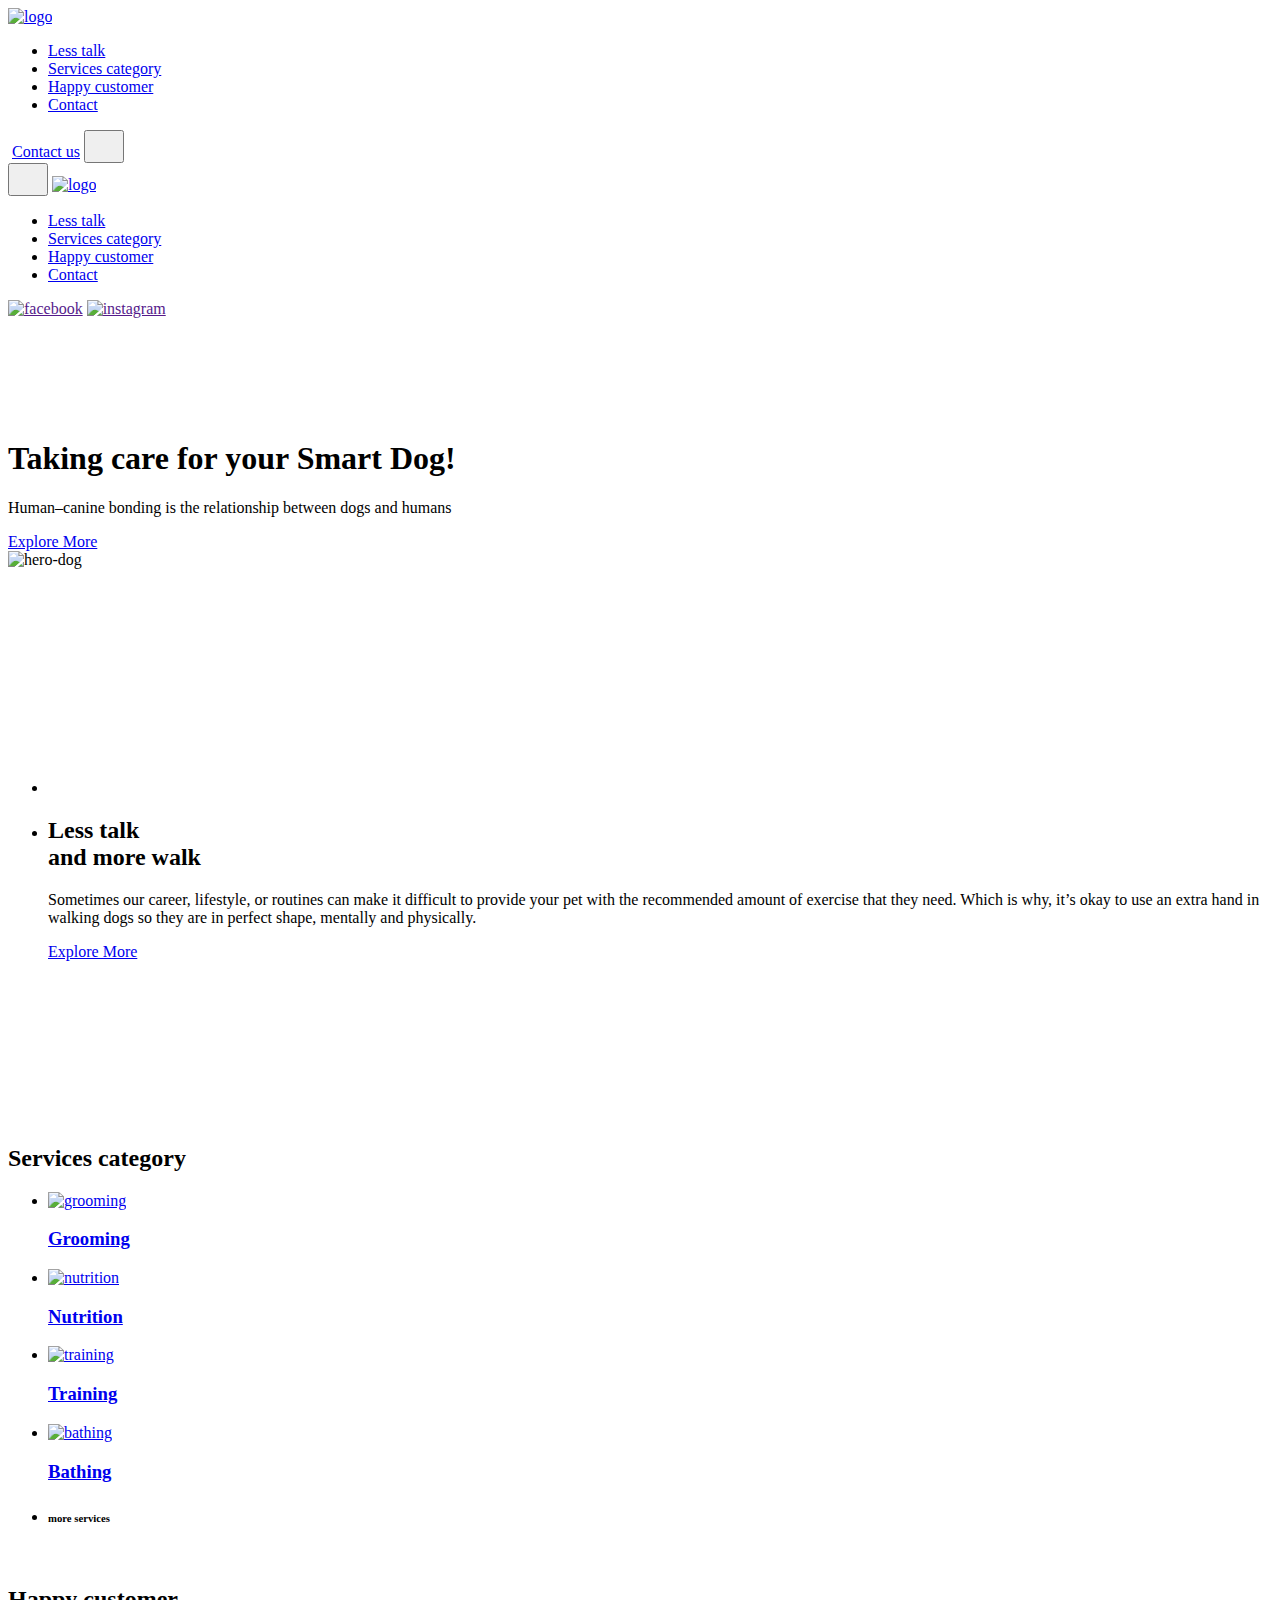
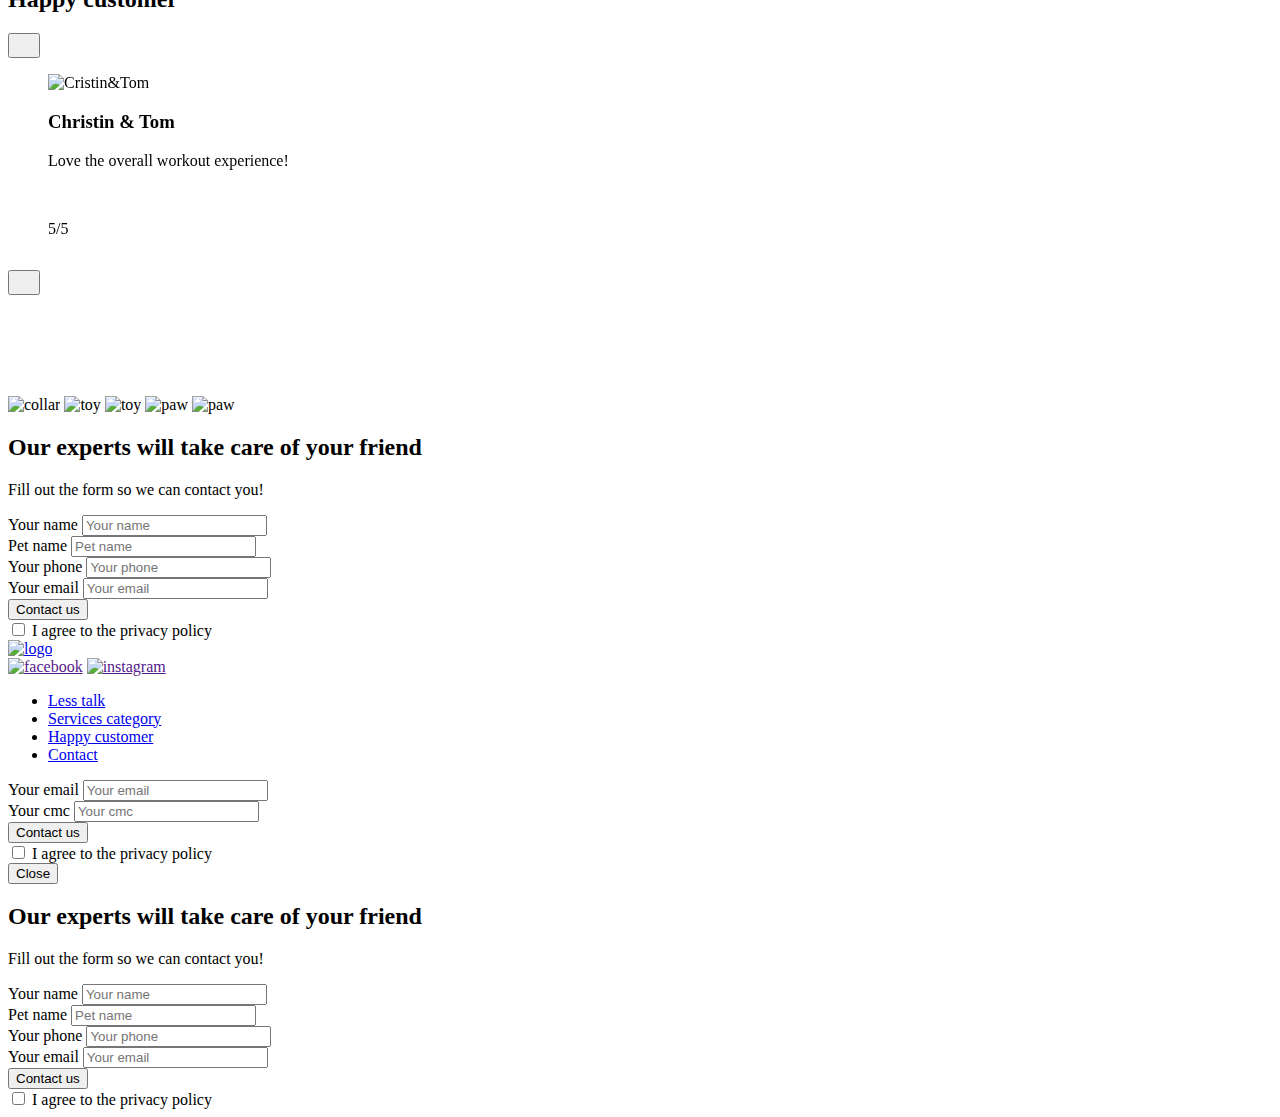
==== index.html @ 2988b9b8 "Add files via upload" ====
<!DOCTYPE html>
<html lang="en">
  <head>
    <meta charset="UTF-8" />
    <meta name="viewport" content="width=device-width, initial-scale=1.0" />
    <link rel="stylesheet" href="./css/styles.min.css" />
    <title>Dog Club</title>
    <!-- ------------------------slider link -------------------- -->
    <link
      rel="stylesheet"
      href="https://cdn.jsdelivr.net/npm/swiper@9/swiper-bundle.min.css"
    />
  </head>
  <body>
    <!-- ========================================================== -->
    <header class="header">
      <div class="wrapper">
        <div clas=" wrapper-absolute">
          <div class="header__wrapper">
            <nav class="header__nav">
              <a href="/"
                ><img class="logo" src="../images/logo.svg" alt="logo"
              /></a>
              <ul class="header__list">
                <li>
                  <a class="text-link" href="#less-talk">Less talk</a>
                </li>
                <li>
                  <a class="text-link active" href="#service-category"
                    >Services category</a
                  >
                </li>
                <li>
                  <a class="text-link" href="#happy-customer">Happy customer</a>
                </li>
                <li><a class="text-link" href="#contact">Contact</a></li>
              </ul>
              <div class="header__cart-button">
                <a href=""><img class="header__cart" src="../images/cart.svg" alt="" /></a>
                <a class=" header__button button modal-btn-open" type="submit" href="#">Contact us</a>
                <button class="header__burger menu-btn-open" type="button">
                  <svg class="burger-menu" width="24" height="24">
                            <use
                              href="./images/sprite.svg#icon-burger-menu"
                            ></use>
                          </svg>
                </button>
                <!-- mobile menu -->
                 <div class="mobile-menu">
                  <button class="mobile-menu__btn-close menu-btn-close" type="button">
                    <svg class="close-menu" width="24" height="24">
                            <use
                              href="./images/sprite.svg#icon-close-menu"
                            ></use>
                          </svg></button>

                          <a href="/"
                ><img class="mobile-menu__logo" src="../images/logo.svg" alt="logo"
              /></a>

                <ul class=" mobile-menu__list">
                <li>
                  <a class="text-link-mobile" href="#less-talk">Less talk</a>
                </li>
                <li>
                  <a class="text-link-mobile active" href="#service-category"
                    >Services category</a
                  >
                </li>
                <li>
                  <a class="text-link-mobile" href="#happy-customer">Happy customer</a>
                </li>
                <li><a class="text-link-mobile" href="#contact">Contact</a></li>
              </ul>
              <div class="mobile-menu__social">
              <a href=""><img src="../images/facebook.png" alt="facebook" /></a>
              <a href=""
                ><img src="../images/instagram.png" alt="instagram"
              /></a>
            </div>
                </div>

              </div>
            </nav>
          </div>
        </div>
      </div>
    </header>
    <!-- ========================================================== -->
    <section class="hero-section">
      <div class="wrapper">
        <div class="hero-section__wrapper">
          <!-- dogs -->
          <img class="dog-1" src="../images/dog-1.png" alt="" />
          <img class="dog-2" src="../images/dog-2.png" alt="" />
          <img class="dog-3" src="../images/dog-3.png" alt="" />
          <!-- paws -->
          <svg class="paw-1" width="42" height="42">
            <use href="./images/sprite.svg#icon-paw"></use>
          </svg>
          <svg class="paw-2" width="42" height="42">
            <use href="./images/sprite.svg#icon-paw"></use>
          </svg>
          <svg class="paw-3" width="42" height="42">
            <use href="./images/sprite.svg#icon-paw"></use>
          </svg>
          <svg class="paw-4" width="97" height="97">
            <use href="./images/sprite.svg#icon-paw"></use>
          </svg>
          <svg class="paw-5" width="97" height="97">
            <use href="./images/sprite.svg#icon-paw"></use>
          </svg>
          <svg class="paw-6" width="97" height="97">
            <use href="./images/sprite.svg#icon-paw"></use>
          </svg>
          <!-- arrow -->
          <svg class="arrow" width="64" height="48">
            <use href="./images/sprite.svg#icon-arrow"></use>
          </svg>

          <div class="hero-section__content">
            <h1 class="text-h1">Taking care for your Smart Dog!</h1>
            <div class="hero-section__text-button">
              <p class="text-p">
                Human–canine bonding is the relationship between dogs and humans
              </p>
              <a class="button button-content" type="submit" href="#"
                >Explore More</a
              >
            </div>
          </div>
          <div class="hero-section__img">
            <div class="hero-section__image">
              <img src="../images/hero-dog@1x.png" alt="hero-dog" />
            </div>
          </div>
        </div>
      </div>
    </section>
    <!-- ========================================================== -->
    <section class="needs-section" id="less-talk">
      <div class="wrapper">
        <div class="needs-section__wrapper">
          <ul class="needs-section__list">
            <li class="needs-section__item">
              <div class="needs-section__img">
                <svg class="video" width="161" height="123">
                  <use href="../images/sprite.svg#icon-video"></use>
                </svg>

                <!-- paws -->
                <svg class="paw-7" width="42" height="42">
                  <use href="./images/sprite.svg#icon-paw"></use>
                </svg>
                <svg class="paw-8" width="42" height="42">
                  <use href="./images/sprite.svg#icon-paw"></use>
                </svg>
                <svg class="paw-9" width="42" height="42">
                  <use href="./images/sprite.svg#icon-paw"></use>
                </svg>
                <svg class="paw-10" width="208" height="208">
                  <use href="./images/sprite.svg#icon-paw"></use>
                </svg>
                <svg class="paw-11" width="97" height="97">
                  <use href="./images/sprite.svg#icon-paw"></use>
                </svg>
                <svg class="paw-12" width="97" height="97">
                  <use href="./images/sprite.svg#icon-paw"></use>
                </svg>
                <!-- ---- -->
                <svg class="food" width="72" height="48">
                  <use href="../images/sprite.svg#icon-food-icon"></use>
                </svg>
              </div>
            </li>
            <li class="needs-section__item">
              <div class="needs-section__content">
                <div class="needs-section__title">
                  <h2 class="text-h2">
                    Less talk <br />
                    and more walk
                  </h2>
                </div>
                <div class="needs-section__text-button">
                  <p class="text-p">
                    Sometimes our career, lifestyle, or routines can make it
                    difficult to provide your pet with the recommended amount of
                    exercise that they need. Which is why, it’s okay to use an
                    extra hand in walking dogs so they are in perfect shape,
                    mentally and physically.
                  </p>
                  <a class="button button-content" type="submit" href="#"
                    >Explore More</a
                  >
                </div>
              </div>
            </li>
          </ul>
        </div>
      </div>
    </section>
    <!-- ========================================================== -->
    <section class="service-section" id="service-category">
      <div class="wrapper">
        <div class="service-section__wrapper">
          <svg class="arrow-1" width="192" height="144">
            <use href="./images/sprite.svg#icon-arrow"></use>
          </svg>

          <div>
            <h2 class="text-h2 centered">Services category</h2>
          </div>
          <ul class="service-section__list">
            <li class="service-section__item">
              <div class="service-section__block">
               <a href="#"> <img src="../images/grooming.svg" alt="grooming" /></a>
                <a href="#"><h3 class="text-category">Grooming</h3></a>
              </div>
            </li>
            <li class="service-section__item">
              <div class="service-section__block">
               <a href="nutrition.html"> <img src="../images/nutrition.svg" alt="nutrition" /></a>
                <a href="nutrition.html"><h3 class="text-category">Nutrition</h3></a>
              </div>
            </li>

            <li class="service-section__item">
              <div class="service-section__block">
                <a href="#"><img src="../images/training.svg" alt="training" /></a>
                <a href="#"><h3 class="text-category">Training</h3></a>
              </div>
            </li>
            <li class="service-section__item">
              <div class="service-section__block">
                <a href="#"><img src="../images/bathing.svg" alt="bathing" /></a>
                <a href="#"><h3 class="text-category">Bathing</h3></a>
              </div>
            </li>

            <li class="service-section__item">
              <div class="service-section__block more">
                <h6 class="text-h6">more services</h6>
                <img src="../images/Arrow 1.svg" alt="" />
              </div>
            </li>
          </ul>
        </div>
      </div>
    </section>
    <!-- ========================================================== -->
    <section class="customer-section" id="happy-customer">
      <div class="customer-section__wrapper">
        <div class="wrapper">
          <h2 class="text-h2 centered customer-section__title">
            Happy customer
          </h2>
          <!-- для карусели добавить классы:  swiper-slide, swiper-wrapper, swiper-container -->
          <div class="carousel__slider">
            <button
              class="customer-section__button carousel-button prev"
              type="button"
            >
              <svg width="16" height="16">
                <use href="../images/sprite.svg#icon-arrow-slider"></use>
              </svg>
            </button>

            <div class="carousel__container swiper-container carousel">
              <ul class="carousel__list swiper-wrapper">
                <li class="carousel__item swiper-slide">
                  <article class="carousel__card">
                    <img
                      class="carousel__img"
                      src="../images/customers/christin-tom.jpg"
                      alt="Cristin&Tom"
                    />
                    <div class="carousel__info">
                      <div class="carousel__info-block">
                        <h3 class="text-h3 centered">Christin & Tom</h3>
                        <p class="text-p--card centered">
                          Love the overall workout experience!
                        </p>
                      </div>

                      <div class="carousel__ball">
                        <div class="carousel__ball-block">
                          <svg class="bone-ball" width="32" height="14">
                            <use
                              href="./images/sprite.svg#icon-bone-ball"
                            ></use>
                          </svg>

                          <svg class="bone-ball" width="32" height="14">
                            <use
                              href="./images/sprite.svg#icon-bone-ball"
                            ></use>
                          </svg>

                          <svg class="bone-ball" width="32" height="14">
                            <use
                              href="./images/sprite.svg#icon-bone-ball"
                            ></use>
                          </svg>

                          <svg class="bone-ball" width="32" height="14">
                            <use
                              href="./images/sprite.svg#icon-bone-ball"
                            ></use>
                          </svg>

                          <svg class="bone-ball" width="32" height="14">
                            <use
                              href="./images/sprite.svg#icon-bone-ball"
                            ></use>
                          </svg>
                        </div>
                        <p class="text-count">5/5</p>
                      </div>
                    </div>
                  </article>
                </li>

                <li class="carousel__item swiper-slide">
                  <article class="carousel__card">
                    <img
                      class="carousel__img"
                      src="../images/customers/anna-tobby.jpg"
                      alt="Cristin&Tom"
                    />
                    <div class="carousel__info">
                      <div class="carousel__info-block">
                        <h3 class="text-h3 centered">Christin & Tom</h3>
                        <p class="text-p--card centered">
                          Love the overall workout experience!
                        </p>
                      </div>

                      <div class="carousel__ball">
                        <div class="carousel__ball-block">
                          <svg class="bone-ball" width="32" height="14">
                            <use
                              href="./images/sprite.svg#icon-bone-ball"
                            ></use>
                          </svg>

                          <svg class="bone-ball" width="32" height="14">
                            <use
                              href="./images/sprite.svg#icon-bone-ball"
                            ></use>
                          </svg>

                          <svg class="bone-ball" width="32" height="14">
                            <use
                              href="./images/sprite.svg#icon-bone-ball"
                            ></use>
                          </svg>

                          <svg class="bone-ball" width="32" height="14">
                            <use
                              href="./images/sprite.svg#icon-bone-ball"
                            ></use>
                          </svg>

                          <svg class="bone-ball" width="32" height="14">
                            <use
                              href="./images/sprite.svg#icon-bone-ball"
                            ></use>
                          </svg>
                        </div>
                        <p class="text-count">5/5</p>
                      </div>
                    </div>
                  </article>
                </li>

                <li class="carousel__item swiper-slide">
                  <article class="carousel__card">
                    <img
                      class="carousel__img"
                      src="../images/customers/sindy-kitch.jpg"
                      alt="Cristin&Tom"
                    />
                    <div class="carousel__info">
                      <div class="carousel__info-block">
                        <h3 class="text-h3 centered">Christin & Tom</h3>
                        <p class="text-p--card centered">
                          Love the overall workout experience!
                        </p>
                      </div>

                      <div class="carousel__ball">
                        <div class="carousel__ball-block">
                          <svg class="bone-ball" width="32" height="14">
                            <use
                              href="./images/sprite.svg#icon-bone-ball"
                            ></use>
                          </svg>

                          <svg class="bone-ball" width="32" height="14">
                            <use
                              href="./images/sprite.svg#icon-bone-ball"
                            ></use>
                          </svg>

                          <svg class="bone-ball" width="32" height="14">
                            <use
                              href="./images/sprite.svg#icon-bone-ball"
                            ></use>
                          </svg>

                          <svg class="bone-ball" width="32" height="14">
                            <use
                              href="./images/sprite.svg#icon-bone-ball"
                            ></use>
                          </svg>

                          <svg class="bone-ball" width="32" height="14">
                            <use
                              href="./images/sprite.svg#icon-bone-ball"
                            ></use>
                          </svg>
                        </div>
                        <p class="text-count">5/5</p>
                      </div>
                    </div>
                  </article>
                </li>

                <li class="carousel__item swiper-slide">
                  <article class="carousel__card">
                    <img
                      class="carousel__img"
                      src="../images/customers/christin-tom.jpg"
                      alt="Cristin&Tom"
                    />
                    <div class="carousel__info">
                      <div class="carousel__info-block">
                        <h3 class="text-h3 centered">Christin & Tom</h3>
                        <p class="text-p--card centered">
                          Love the overall workout experience!
                        </p>
                      </div>

                      <div class="carousel__ball">
                        <div class="carousel__ball-block">
                          <svg class="bone-ball" width="32" height="14">
                            <use
                              href="./images/sprite.svg#icon-bone-ball"
                            ></use>
                          </svg>

                          <svg class="bone-ball" width="32" height="14">
                            <use
                              href="./images/sprite.svg#icon-bone-ball"
                            ></use>
                          </svg>

                          <svg class="bone-ball" width="32" height="14">
                            <use
                              href="./images/sprite.svg#icon-bone-ball"
                            ></use>
                          </svg>

                          <svg class="bone-ball" width="32" height="14">
                            <use
                              href="./images/sprite.svg#icon-bone-ball"
                            ></use>
                          </svg>

                          <svg class="bone-ball" width="32" height="14">
                            <use
                              href="./images/sprite.svg#icon-bone-ball"
                            ></use>
                          </svg>
                        </div>
                        <p class="text-count">5/5</p>
                      </div>
                    </div>
                  </article>
                </li>

                <li class="carousel__item swiper-slide">
                  <article class="carousel__card">
                    <img
                      class="carousel__img"
                      src="../images/customers/anna-tobby.jpg"
                      alt="Cristin&Tom"
                    />
                    <div class="carousel__info">
                      <div class="carousel__info-block">
                        <h3 class="text-h3 centered">Christin & Tom</h3>
                        <p class="text-p--card centered">
                          Love the overall workout experience!
                        </p>
                      </div>

                      <div class="carousel__ball">
                        <div class="carousel__ball-block">
                          <svg class="bone-ball" width="32" height="14">
                            <use
                              href="./images/sprite.svg#icon-bone-ball"
                            ></use>
                          </svg>

                          <svg class="bone-ball" width="32" height="14">
                            <use
                              href="./images/sprite.svg#icon-bone-ball"
                            ></use>
                          </svg>

                          <svg class="bone-ball" width="32" height="14">
                            <use
                              href="./images/sprite.svg#icon-bone-ball"
                            ></use>
                          </svg>

                          <svg class="bone-ball" width="32" height="14">
                            <use
                              href="./images/sprite.svg#icon-bone-ball"
                            ></use>
                          </svg>

                          <svg class="bone-ball" width="32" height="14">
                            <use
                              href="./images/sprite.svg#icon-bone-ball"
                            ></use>
                          </svg>
                        </div>
                        <p class="text-count">5/5</p>
                      </div>
                    </div>
                  </article>
                </li>

                <li class="carousel__item swiper-slide">
                  <article class="carousel__card">
                    <img
                      class="carousel__img"
                      src="../images/customers/sindy-kitch.jpg"
                      alt="Cristin&Tom"
                    />
                    <div class="carousel__info">
                      <div class="carousel__info-block">
                        <h3 class="text-h3 centered">Christin & Tom</h3>
                        <p class="text-p--card centered">
                          Love the overall workout experience!
                        </p>
                      </div>

                      <div class="carousel__ball">
                        <div class="carousel__ball-block">
                          <svg class="bone-ball" width="32" height="14">
                            <use
                              href="./images/sprite.svg#icon-bone-ball"
                            ></use>
                          </svg>

                          <svg class="bone-ball" width="32" height="14">
                            <use
                              href="./images/sprite.svg#icon-bone-ball"
                            ></use>
                          </svg>

                          <svg class="bone-ball" width="32" height="14">
                            <use
                              href="./images/sprite.svg#icon-bone-ball"
                            ></use>
                          </svg>

                          <svg class="bone-ball" width="32" height="14">
                            <use
                              href="./images/sprite.svg#icon-bone-ball"
                            ></use>
                          </svg>

                          <svg class="bone-ball" width="32" height="14">
                            <use
                              href="./images/sprite.svg#icon-bone-ball"
                            ></use>
                          </svg>
                        </div>
                        <p class="text-count">5/5</p>
                      </div>
                    </div>
                  </article>
                </li>
              </ul>
              <div class="pagination">
                <span class="pagination__button"></span>
                <span class="pagination__button"></span>
                <span class="pagination__button"></span>
              </div>
            </div>

            <button
              class="customer-section__button carousel-button next"
              type="button"
            >
              <svg width="16" height="16">
                <use href="../images/sprite.svg#icon-arrow-slider"></use>
              </svg>
            </button>
          </div>
        </div>
      </div>
      <svg class="paw-15" width="97" height="97">
        <use href="./images/sprite.svg#icon-paw"></use>
      </svg>
      <svg class="paw-16" width="97" height="97">
        <use href="./images/sprite.svg#icon-paw"></use>
      </svg>
      <svg class="paw-17" width="97" height="97">
        <use href="./images/sprite.svg#icon-paw"></use>
      </svg>
    </section>
    <!-- ========================================================== -->
    <section class="experts-section" id="contact">
      <div class="wrapper">
        <div class="experts-section__wrapper">
          <div class="experts-section__title">
            <img class="collar" src="../images/collar.png" alt="collar" />
            <img class="toy-1" src="../images/toy.png" alt="toy" />
            <img class="toy-2" src="../images/toy.png" alt="toy" />
            <img class="paw-13" src="../images/paw-1.png" alt="paw" />
            <img class="paw-14" src="../images/paw-1.png" alt="paw" />
            <h2 class="text-h2 centered">
              Our experts will take care of your friend
            </h2>
            <p class="text-p text-p--grey">
              Fill out the form so we can contact you!
            </p>
          </div>
          <!-- ------------------form ------------------------- -->
          <form name="contact-form" autocomplete="off">

                <div class="contact-form__field contact-form-input">
                  <label class="contact-form-input__label visually-hidden" for="user-name">
                    Your name
                  </label>
                  <input class="contact-form-input__control contact-form__user-name"
                    type="text"
                    name="user-name"
                    id="user-name"
                    placeholder="Your name"
                    required
                  />
                </div>

                <div class="contact-form__field contact-form-input">
                  <label class="contact-form-input__label visually-hidden" for="pet-name">
                   Pet name
                  </label>
                  <input class="contact-form-input__control contact-form__pet-name"
                    type="text"
                    name="pet-name"
                    id="pet-name"
                    placeholder="Pet name"
                    required
                  />
                </div>

                <div class="contact-form__field contact-form-input">
                  <label class="contact-form-input__label visually-hidden" for="phone">
                   Your phone
                  </label>
                  <input class="contact-form-input__control contact-form__phone"
                    type="text"
                    name="phone"
                    id="pet-name"
                    placeholder="Your phone"
                    required
                  />
                </div>

                <div class="contact-form__field contact-form-input">
                  <label class="contact-form-input__label visually-hidden" for="email">
                   Your email
                  </label>
                  <input class="contact-form-input__control contact-form__email"
                    type="text"
                    name="email"
                    id="email"
                    placeholder="Your email"
                    required
                  />
                </div>

                <div class="contact-form__button-policy">
                  <button class="experts-section__button contact-form__button button"  type="submit">Contact us</button>
  
                  <div class="contact-form__field input">
                    
                    <input
                      class=" contact-form__policy"
                      type="checkbox"
                      name="checkbox"
                      id="checkbox"
                      placeholder="I agree to the privacy policy"
                      required
                    />
                    <label class=" contact-form__label-policy" for="email">
                    I agree to the privacy policy
                    </label>
                  </div>
                </div>
    </form>
        </div>
      </div>
       </div>
    </section>
    <!-- ========================================================== -->
    <footer class="footer">
      <div class="wrapper">
        <div class="footer__wrapper">
          <div class="footer__left-block">
            <a href="/"
              ><img class="footer__logo" src="../images/logo.svg" alt="logo"
            /></a>
            <div class="footer__social">
              <a href=""><img src="../images/facebook.png" alt="facebook" /></a>
              <a href=""
                ><img src="../images/instagram.png" alt="instagram"
              /></a>
            </div>
          </div>
          <ul class="footer__list">
            <li><a class="text-link" href="#less-talk">Less talk</a></li>
            <li>
              <a class="text-link" href="#service-category"
                >Services category</a
              >
            </li>
            <li>
              <a class="text-link" href="#happy-customer">Happy customer</a>
            </li>
            <li><a class="text-link" href="#contact">Contact</a></li>
          </ul>

          <div class="footer__right-block">
            <!-- ------- form----------- -->
            <form class="footer-form" action="">
              <div class="footer-form__field">

                <label class="input__label visually-hidden" for="email">
                  Your email
                </label>

                <input
                  class="footer-form__input-email input__control-footer text-form-footer footer-form__input "
                  type="text"
                  name="email"
                  id="email"
                  placeholder="Your email"
                  required
                />
              </div>

              <div class="footer-form__field">
                <label class="input__label visually-hidden" for="cmc">
                  Your cmc
                </label>

                <input
                  class="footer-form__input input__control-footer text-form-footer"
                  type="text"
                  name="cmc"
                  id="cmc"
                  placeholder="Your cmc"
                  required
                />
              </div>

              <div class="footer-form__button-policy">
                <button class="footer-form__button button" type="submit">
                  Contact us
                </button>
                <div class="footer-form__field input">
                  <input
                    class="footer-form__policy"
                    type="checkbox"
                    name="checkbox"
                    id="checkbox"
                    placeholder="I agree to the privacy policy"
                    required
                  />
                  <label class="footer-form__label-policy" for="email">
                    I agree to the privacy policy
                  </label>
                </div>
              </div>
            </form>
          </div>
        </div>
      </div>
    </footer>
    <!-- ========================================================== -->
    <!--  modal -->
    <div class="backdrop is-hidden">
      <div class="modal">
        <button class="modal__btn-close modal-btn-close" type="button">Close</button>
        <div class="modal__block">
          <div class="modal__title">
            <h2 class="text-h2 centered">
                  Our experts will take care of your friend
                </h2>
                <p class="text-p text-p--grey">
                  Fill out the form so we can contact you!
                </p>
          </div>
          <form name="contact-form" autocomplete="off">
  
                  <div class="contact-form__field contact-form-input">
                    <label class="contact-form-input__label visually-hidden" for="user-name">
                      Your name
                    </label>
                    <input class="contact-form-input__control contact-form__user-name"
                      type="text"
                      name="user-name"
                      id="user-name"
                      placeholder="Your name"
                      required
                    />
                  </div>
  
                  <div class="contact-form__field contact-form-input">
                    <label class="contact-form-input__label visually-hidden" for="pet-name">
                     Pet name
                    </label>
                    <input class="contact-form-input__control contact-form__pet-name"
                      type="text"
                      name="pet-name"
                      id="pet-name"
                      placeholder="Pet name"
                      required
                    />
                  </div>
  
                  <div class="contact-form__field contact-form-input">
                    <label class="contact-form-input__label visually-hidden" for="phone">
                     Your phone
                    </label>
                    <input class="contact-form-input__control contact-form__phone"
                      type="text"
                      name="phone"
                      id="pet-name"
                      placeholder="Your phone"
                      required
                    />
                  </div>
  
                  <div class="contact-form__field contact-form-input">
                    <label class="contact-form-input__label visually-hidden" for="email">
                     Your email
                    </label>
                    <input class="contact-form-input__control contact-form__email"
                      type="text"
                      name="email"
                      id="email"
                      placeholder="Your email"
                      required
                    />
                  </div>
  
                  <div class="contact-form__button-policy">
                    <button class="experts-section__button contact-form__button button"  type="submit">Contact us</button>
    
                    <div class="contact-form__field input">
                      
                      <input
                        class=" contact-form__policy"
                        type="checkbox"
                        name="checkbox"
                        id="checkbox"
                        placeholder="I agree to the privacy policy"
                        required
                      />
                      <label class=" contact-form__label-policy" for="email">
                      I agree to the privacy policy
                      </label>
                    </div>
                  </div>
      </form>
        </div>
      </div>
    </div>
    <!-- ========================================================== -->
    <!-- ----------------- scripts js ----------------------------- -->
    <script src="https://cdn.jsdelivr.net/npm/swiper@9/swiper-bundle.min.js"></script>
    <script src="./js/slider.js"></script>
    <script src="./js/modal.js"></script>
    <script src="./js/mobile-menu.js"></script>
  </body>
</html>
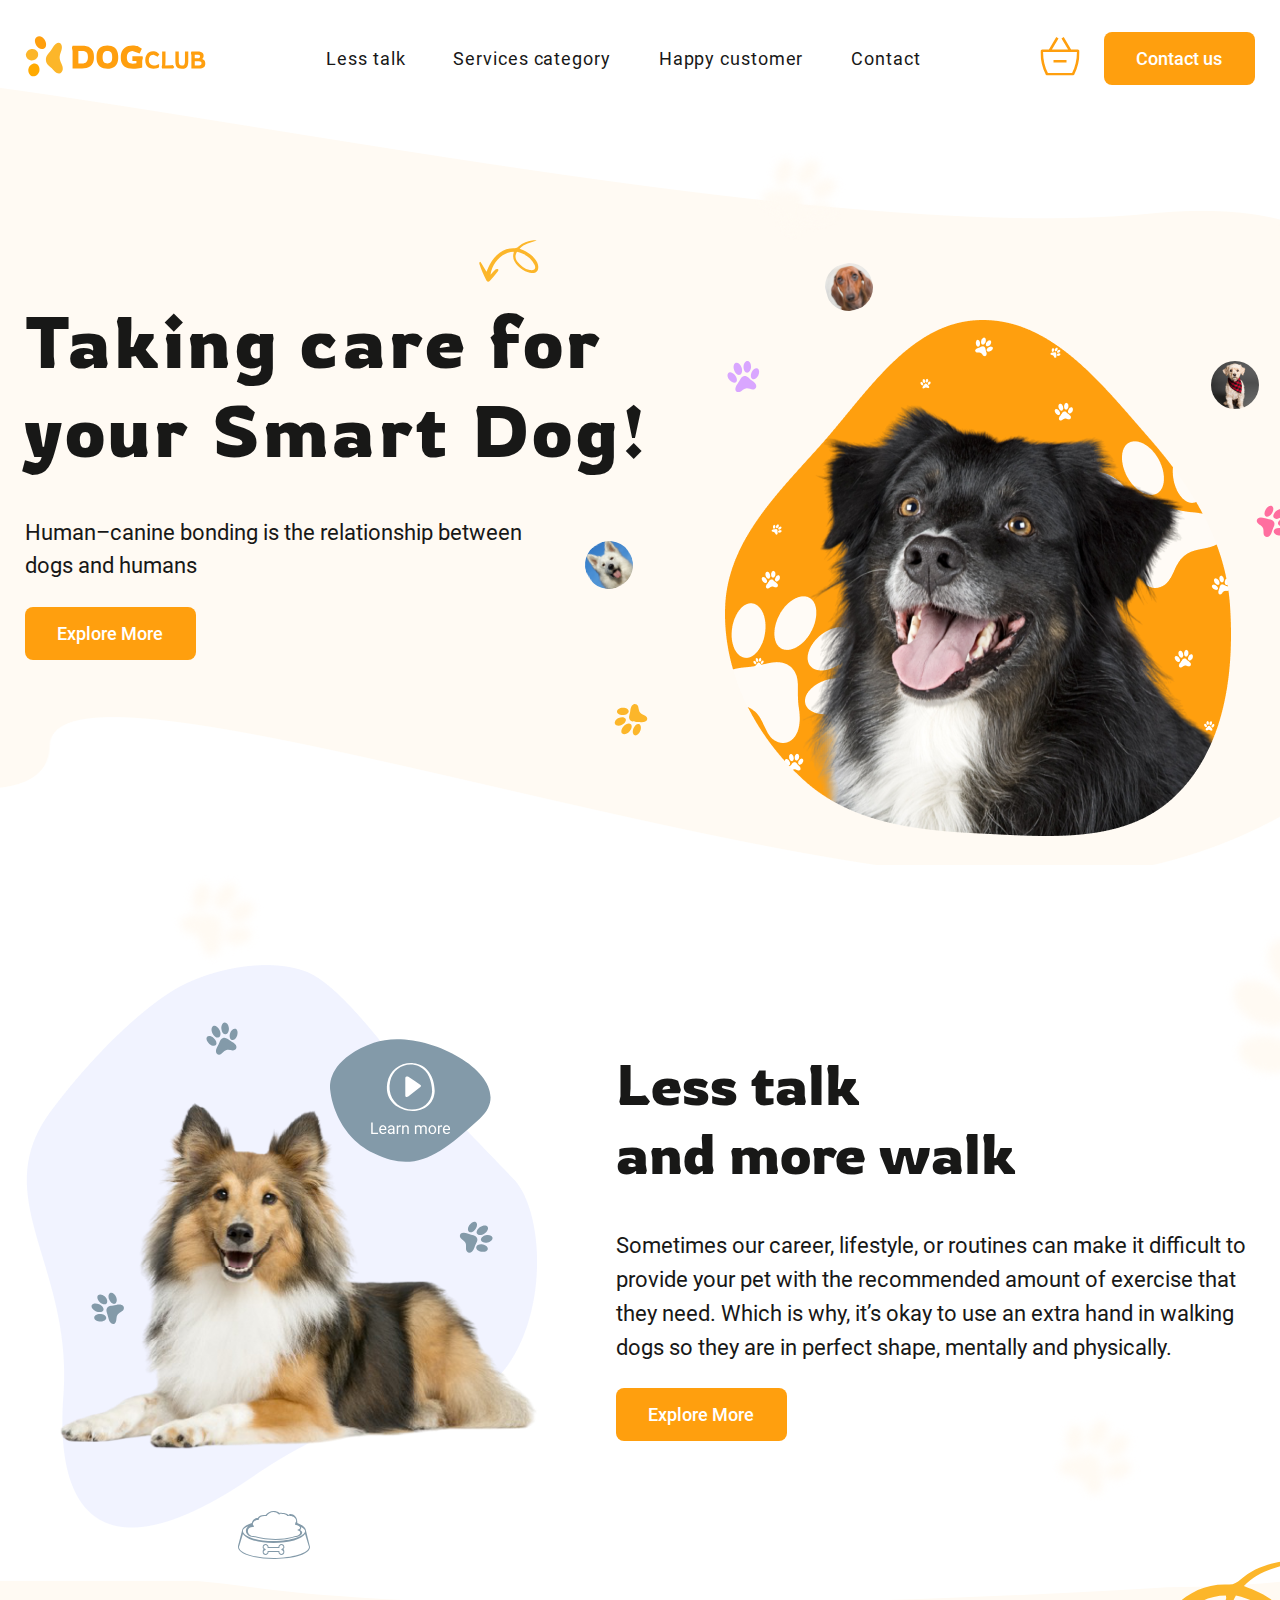
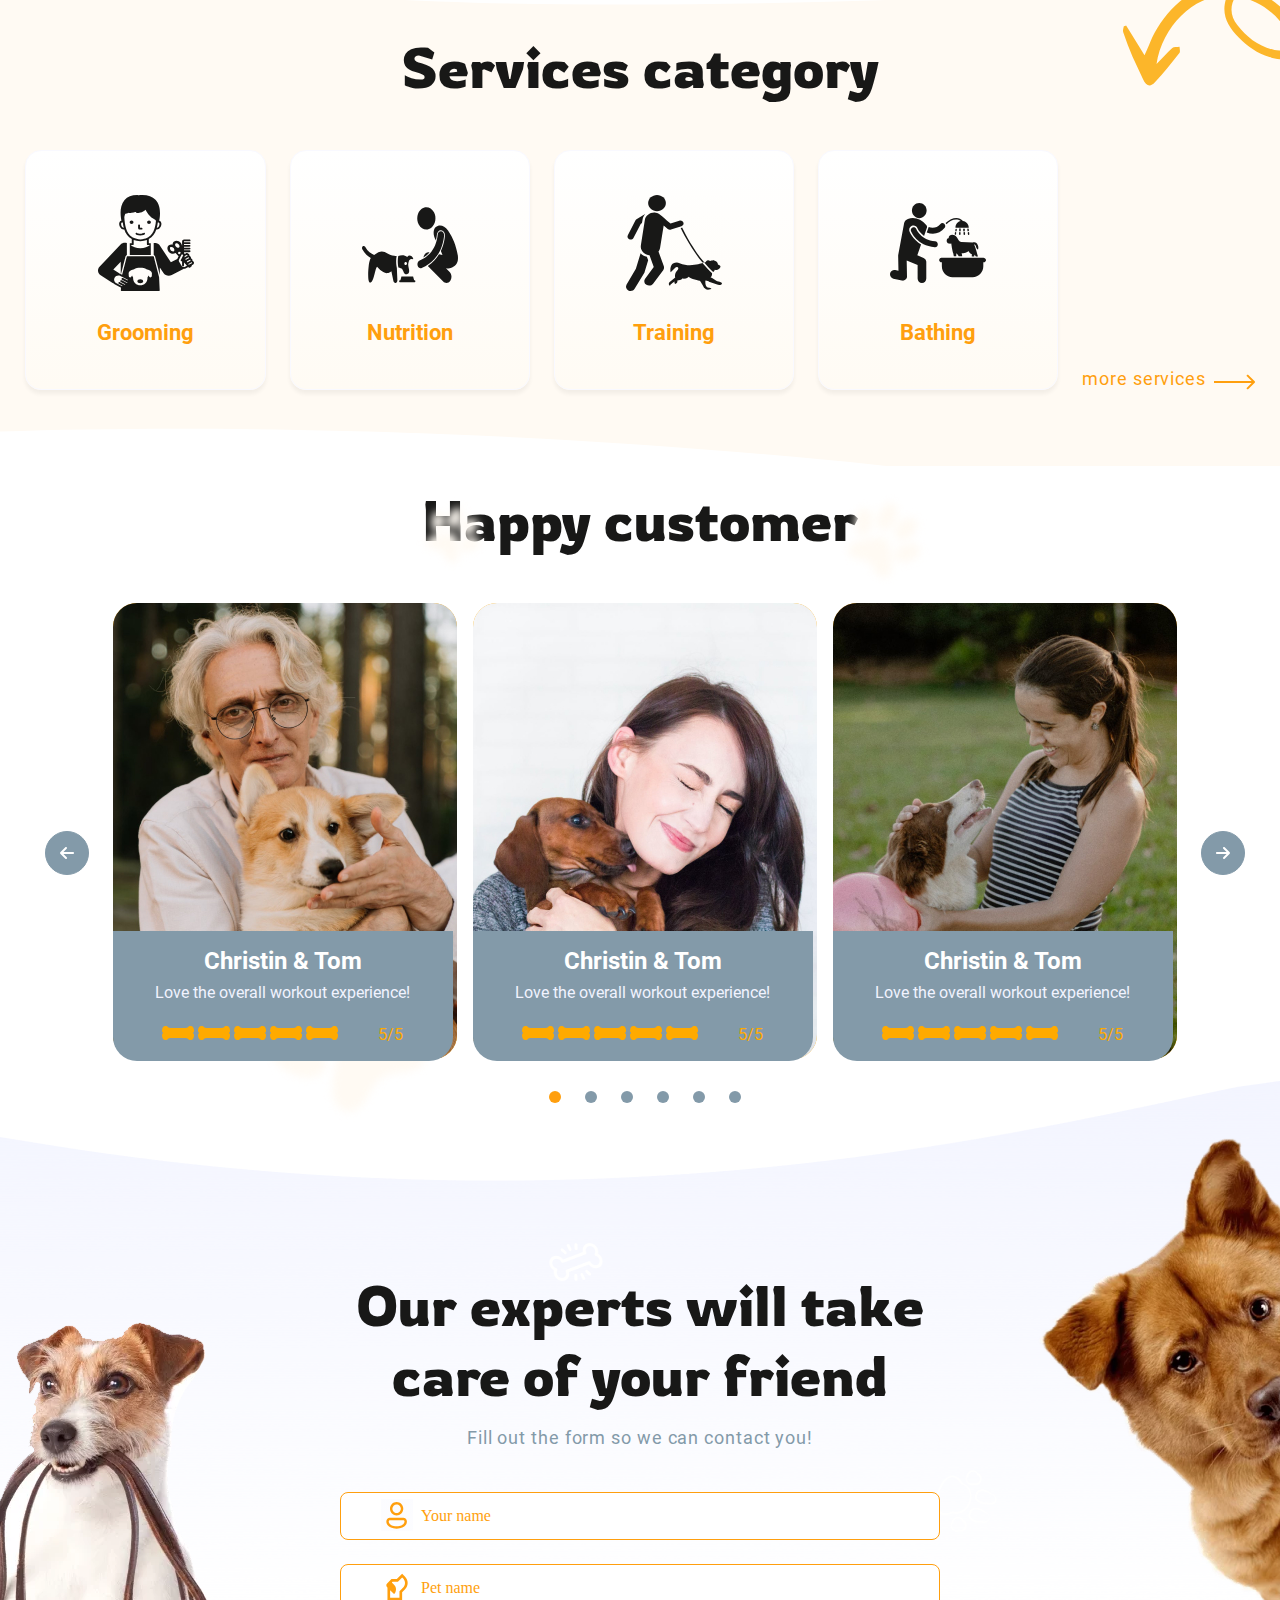
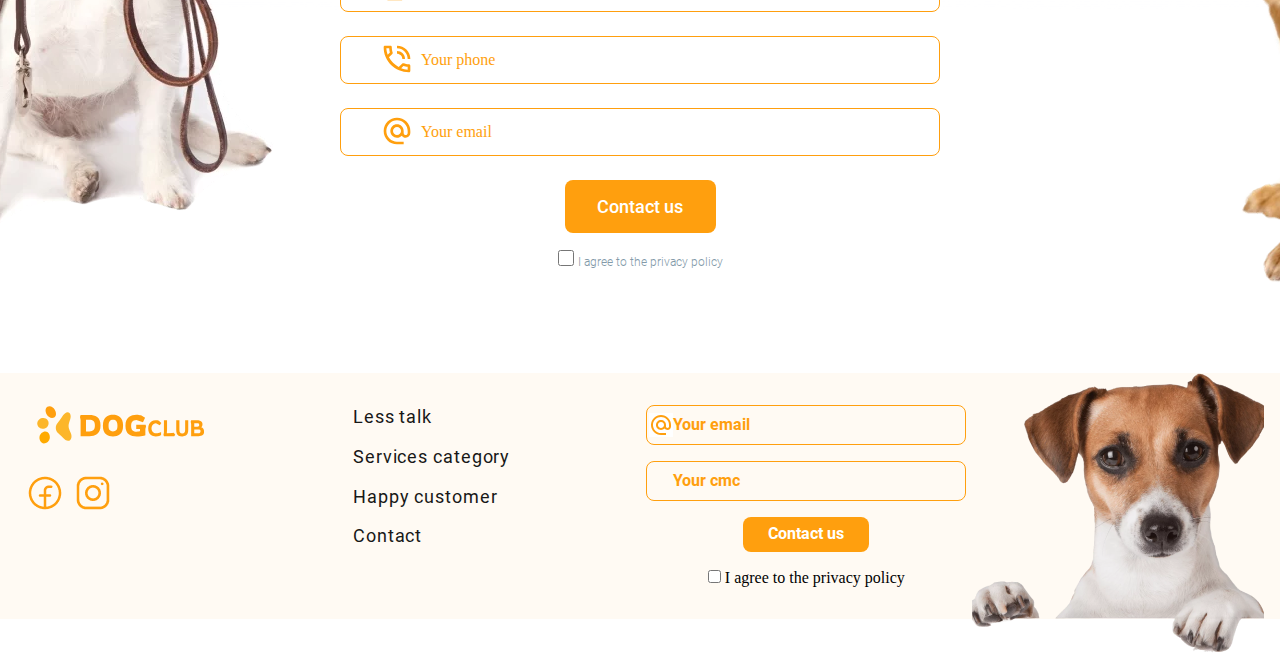
==== commit c6539545: "Add files via upload" ====
--- a/index.html
+++ b/index.html
@@ -99,23 +99,23 @@
             <use href="./images/sprite.svg#icon-paw"></use>
           </svg>
           <svg class="paw-2" width="42" height="42">
-            <use href="./images/sprite.svg#icon-paw"></use>
+            <use href="../images/sprite.svg#icon-paw"></use>
           </svg>
           <svg class="paw-3" width="42" height="42">
-            <use href="./images/sprite.svg#icon-paw"></use>
+            <use href="../images/sprite.svg#icon-paw"></use>
           </svg>
           <svg class="paw-4" width="97" height="97">
-            <use href="./images/sprite.svg#icon-paw"></use>
+            <use href="../images/sprite.svg#icon-paw"></use>
           </svg>
           <svg class="paw-5" width="97" height="97">
-            <use href="./images/sprite.svg#icon-paw"></use>
+            <use href="../images/sprite.svg#icon-paw"></use>
           </svg>
           <svg class="paw-6" width="97" height="97">
-            <use href="./images/sprite.svg#icon-paw"></use>
+            <use href="../images/sprite.svg#icon-paw"></use>
           </svg>
           <!-- arrow -->
           <svg class="arrow" width="64" height="48">
-            <use href="./images/sprite.svg#icon-arrow"></use>
+            <use href="../images/sprite.svg#icon-arrow"></use>
           </svg>
 
           <div class="hero-section__content">
@@ -150,22 +150,22 @@
 
                 <!-- paws -->
                 <svg class="paw-7" width="42" height="42">
-                  <use href="./images/sprite.svg#icon-paw"></use>
+                  <use href="../images/sprite.svg#icon-paw"></use>
                 </svg>
                 <svg class="paw-8" width="42" height="42">
-                  <use href="./images/sprite.svg#icon-paw"></use>
+                  <use href="../images/sprite.svg#icon-paw"></use>
                 </svg>
                 <svg class="paw-9" width="42" height="42">
-                  <use href="./images/sprite.svg#icon-paw"></use>
+                  <use href="../images/sprite.svg#icon-paw"></use>
                 </svg>
                 <svg class="paw-10" width="208" height="208">
-                  <use href="./images/sprite.svg#icon-paw"></use>
+                  <use href="../images/sprite.svg#icon-paw"></use>
                 </svg>
                 <svg class="paw-11" width="97" height="97">
-                  <use href="./images/sprite.svg#icon-paw"></use>
+                  <use href="../images/sprite.svg#icon-paw"></use>
                 </svg>
                 <svg class="paw-12" width="97" height="97">
-                  <use href="./images/sprite.svg#icon-paw"></use>
+                  <use href="../images/sprite.svg#icon-paw"></use>
                 </svg>
                 <!-- ---- -->
                 <svg class="food" width="72" height="48">
@@ -204,7 +204,7 @@
       <div class="wrapper">
         <div class="service-section__wrapper">
           <svg class="arrow-1" width="192" height="144">
-            <use href="./images/sprite.svg#icon-arrow"></use>
+            <use href="../images/sprite.svg#icon-arrow"></use>
           </svg>
 
           <div>
@@ -286,31 +286,31 @@
                         <div class="carousel__ball-block">
                           <svg class="bone-ball" width="32" height="14">
                             <use
-                              href="./images/sprite.svg#icon-bone-ball"
-                            ></use>
-                          </svg>
-
-                          <svg class="bone-ball" width="32" height="14">
-                            <use
-                              href="./images/sprite.svg#icon-bone-ball"
-                            ></use>
-                          </svg>
-
-                          <svg class="bone-ball" width="32" height="14">
-                            <use
-                              href="./images/sprite.svg#icon-bone-ball"
-                            ></use>
-                          </svg>
-
-                          <svg class="bone-ball" width="32" height="14">
-                            <use
-                              href="./images/sprite.svg#icon-bone-ball"
-                            ></use>
-                          </svg>
-
-                          <svg class="bone-ball" width="32" height="14">
-                            <use
-                              href="./images/sprite.svg#icon-bone-ball"
+                              href="../images/sprite.svg#icon-bone-ball"
+                            ></use>
+                          </svg>
+
+                          <svg class="bone-ball" width="32" height="14">
+                            <use
+                              href="../images/sprite.svg#icon-bone-ball"
+                            ></use>
+                          </svg>
+
+                          <svg class="bone-ball" width="32" height="14">
+                            <use
+                              href="../images/sprite.svg#icon-bone-ball"
+                            ></use>
+                          </svg>
+
+                          <svg class="bone-ball" width="32" height="14">
+                            <use
+                              href="../images/sprite.svg#icon-bone-ball"
+                            ></use>
+                          </svg>
+
+                          <svg class="bone-ball" width="32" height="14">
+                            <use
+                              href="../images/sprite.svg#icon-bone-ball"
                             ></use>
                           </svg>
                         </div>
@@ -339,31 +339,31 @@
                         <div class="carousel__ball-block">
                           <svg class="bone-ball" width="32" height="14">
                             <use
-                              href="./images/sprite.svg#icon-bone-ball"
-                            ></use>
-                          </svg>
-
-                          <svg class="bone-ball" width="32" height="14">
-                            <use
-                              href="./images/sprite.svg#icon-bone-ball"
-                            ></use>
-                          </svg>
-
-                          <svg class="bone-ball" width="32" height="14">
-                            <use
-                              href="./images/sprite.svg#icon-bone-ball"
-                            ></use>
-                          </svg>
-
-                          <svg class="bone-ball" width="32" height="14">
-                            <use
-                              href="./images/sprite.svg#icon-bone-ball"
-                            ></use>
-                          </svg>
-
-                          <svg class="bone-ball" width="32" height="14">
-                            <use
-                              href="./images/sprite.svg#icon-bone-ball"
+                              href="../images/sprite.svg#icon-bone-ball"
+                            ></use>
+                          </svg>
+
+                          <svg class="bone-ball" width="32" height="14">
+                            <use
+                              href="../images/sprite.svg#icon-bone-ball"
+                            ></use>
+                          </svg>
+
+                          <svg class="bone-ball" width="32" height="14">
+                            <use
+                              href="../images/sprite.svg#icon-bone-ball"
+                            ></use>
+                          </svg>
+
+                          <svg class="bone-ball" width="32" height="14">
+                            <use
+                              href="../images/sprite.svg#icon-bone-ball"
+                            ></use>
+                          </svg>
+
+                          <svg class="bone-ball" width="32" height="14">
+                            <use
+                              href="../images/sprite.svg#icon-bone-ball"
                             ></use>
                           </svg>
                         </div>
@@ -392,31 +392,31 @@
                         <div class="carousel__ball-block">
                           <svg class="bone-ball" width="32" height="14">
                             <use
-                              href="./images/sprite.svg#icon-bone-ball"
-                            ></use>
-                          </svg>
-
-                          <svg class="bone-ball" width="32" height="14">
-                            <use
-                              href="./images/sprite.svg#icon-bone-ball"
-                            ></use>
-                          </svg>
-
-                          <svg class="bone-ball" width="32" height="14">
-                            <use
-                              href="./images/sprite.svg#icon-bone-ball"
-                            ></use>
-                          </svg>
-
-                          <svg class="bone-ball" width="32" height="14">
-                            <use
-                              href="./images/sprite.svg#icon-bone-ball"
-                            ></use>
-                          </svg>
-
-                          <svg class="bone-ball" width="32" height="14">
-                            <use
-                              href="./images/sprite.svg#icon-bone-ball"
+                              href="../images/sprite.svg#icon-bone-ball"
+                            ></use>
+                          </svg>
+
+                          <svg class="bone-ball" width="32" height="14">
+                            <use
+                              href="../images/sprite.svg#icon-bone-ball"
+                            ></use>
+                          </svg>
+
+                          <svg class="bone-ball" width="32" height="14">
+                            <use
+                              href="../images/sprite.svg#icon-bone-ball"
+                            ></use>
+                          </svg>
+
+                          <svg class="bone-ball" width="32" height="14">
+                            <use
+                              href="../images/sprite.svg#icon-bone-ball"
+                            ></use>
+                          </svg>
+
+                          <svg class="bone-ball" width="32" height="14">
+                            <use
+                              href="../images/sprite.svg#icon-bone-ball"
                             ></use>
                           </svg>
                         </div>
@@ -445,31 +445,31 @@
                         <div class="carousel__ball-block">
                           <svg class="bone-ball" width="32" height="14">
                             <use
-                              href="./images/sprite.svg#icon-bone-ball"
-                            ></use>
-                          </svg>
-
-                          <svg class="bone-ball" width="32" height="14">
-                            <use
-                              href="./images/sprite.svg#icon-bone-ball"
-                            ></use>
-                          </svg>
-
-                          <svg class="bone-ball" width="32" height="14">
-                            <use
-                              href="./images/sprite.svg#icon-bone-ball"
-                            ></use>
-                          </svg>
-
-                          <svg class="bone-ball" width="32" height="14">
-                            <use
-                              href="./images/sprite.svg#icon-bone-ball"
-                            ></use>
-                          </svg>
-
-                          <svg class="bone-ball" width="32" height="14">
-                            <use
-                              href="./images/sprite.svg#icon-bone-ball"
+                              href="../images/sprite.svg#icon-bone-ball"
+                            ></use>
+                          </svg>
+
+                          <svg class="bone-ball" width="32" height="14">
+                            <use
+                              href="../images/sprite.svg#icon-bone-ball"
+                            ></use>
+                          </svg>
+
+                          <svg class="bone-ball" width="32" height="14">
+                            <use
+                              href="../images/sprite.svg#icon-bone-ball"
+                            ></use>
+                          </svg>
+
+                          <svg class="bone-ball" width="32" height="14">
+                            <use
+                              href="../images/sprite.svg#icon-bone-ball"
+                            ></use>
+                          </svg>
+
+                          <svg class="bone-ball" width="32" height="14">
+                            <use
+                              href="../images/sprite.svg#icon-bone-ball"
                             ></use>
                           </svg>
                         </div>
@@ -498,31 +498,31 @@
                         <div class="carousel__ball-block">
                           <svg class="bone-ball" width="32" height="14">
                             <use
-                              href="./images/sprite.svg#icon-bone-ball"
-                            ></use>
-                          </svg>
-
-                          <svg class="bone-ball" width="32" height="14">
-                            <use
-                              href="./images/sprite.svg#icon-bone-ball"
-                            ></use>
-                          </svg>
-
-                          <svg class="bone-ball" width="32" height="14">
-                            <use
-                              href="./images/sprite.svg#icon-bone-ball"
-                            ></use>
-                          </svg>
-
-                          <svg class="bone-ball" width="32" height="14">
-                            <use
-                              href="./images/sprite.svg#icon-bone-ball"
-                            ></use>
-                          </svg>
-
-                          <svg class="bone-ball" width="32" height="14">
-                            <use
-                              href="./images/sprite.svg#icon-bone-ball"
+                              href="../images/sprite.svg#icon-bone-ball"
+                            ></use>
+                          </svg>
+
+                          <svg class="bone-ball" width="32" height="14">
+                            <use
+                              href="../images/sprite.svg#icon-bone-ball"
+                            ></use>
+                          </svg>
+
+                          <svg class="bone-ball" width="32" height="14">
+                            <use
+                              href="../images/sprite.svg#icon-bone-ball"
+                            ></use>
+                          </svg>
+
+                          <svg class="bone-ball" width="32" height="14">
+                            <use
+                              href="../images/sprite.svg#icon-bone-ball"
+                            ></use>
+                          </svg>
+
+                          <svg class="bone-ball" width="32" height="14">
+                            <use
+                              href="../images/sprite.svg#icon-bone-ball"
                             ></use>
                           </svg>
                         </div>
@@ -551,31 +551,31 @@
                         <div class="carousel__ball-block">
                           <svg class="bone-ball" width="32" height="14">
                             <use
-                              href="./images/sprite.svg#icon-bone-ball"
-                            ></use>
-                          </svg>
-
-                          <svg class="bone-ball" width="32" height="14">
-                            <use
-                              href="./images/sprite.svg#icon-bone-ball"
-                            ></use>
-                          </svg>
-
-                          <svg class="bone-ball" width="32" height="14">
-                            <use
-                              href="./images/sprite.svg#icon-bone-ball"
-                            ></use>
-                          </svg>
-
-                          <svg class="bone-ball" width="32" height="14">
-                            <use
-                              href="./images/sprite.svg#icon-bone-ball"
-                            ></use>
-                          </svg>
-
-                          <svg class="bone-ball" width="32" height="14">
-                            <use
-                              href="./images/sprite.svg#icon-bone-ball"
+                              href="../images/sprite.svg#icon-bone-ball"
+                            ></use>
+                          </svg>
+
+                          <svg class="bone-ball" width="32" height="14">
+                            <use
+                              href="../images/sprite.svg#icon-bone-ball"
+                            ></use>
+                          </svg>
+
+                          <svg class="bone-ball" width="32" height="14">
+                            <use
+                              href="../images/sprite.svg#icon-bone-ball"
+                            ></use>
+                          </svg>
+
+                          <svg class="bone-ball" width="32" height="14">
+                            <use
+                              href="../images/sprite.svg#icon-bone-ball"
+                            ></use>
+                          </svg>
+
+                          <svg class="bone-ball" width="32" height="14">
+                            <use
+                              href="../images/sprite.svg#icon-bone-ball"
                             ></use>
                           </svg>
                         </div>
@@ -604,13 +604,13 @@
         </div>
       </div>
       <svg class="paw-15" width="97" height="97">
-        <use href="./images/sprite.svg#icon-paw"></use>
+        <use href="../images/sprite.svg#icon-paw"></use>
       </svg>
       <svg class="paw-16" width="97" height="97">
-        <use href="./images/sprite.svg#icon-paw"></use>
+        <use href="../images/sprite.svg#icon-paw"></use>
       </svg>
       <svg class="paw-17" width="97" height="97">
-        <use href="./images/sprite.svg#icon-paw"></use>
+        <use href="../images/sprite.svg#icon-paw"></use>
       </svg>
     </section>
     <!-- ========================================================== -->
--- a/css/styles.min.css
+++ b/css/styles.min.css
@@ -0,0 +1 @@
+/*! normalize.css v8.0.1 | MIT License | github.com/necolas/normalize.css */html{line-height:1.15;-webkit-text-size-adjust:100%}body{margin:0}main{display:block}h1{font-size:2em;margin:.67em 0}hr{-webkit-box-sizing:content-box;box-sizing:content-box;height:0;overflow:visible}pre{font-family:monospace,monospace;font-size:1em}a{background-color:rgba(0,0,0,0)}abbr[title]{border-bottom:none;text-decoration:underline;-webkit-text-decoration:underline dotted;text-decoration:underline dotted}b,strong{font-weight:bolder}code,kbd,samp{font-family:monospace,monospace;font-size:1em}small{font-size:80%}sub,sup{font-size:75%;line-height:0;position:relative;vertical-align:baseline}sub{bottom:-0.25em}sup{top:-0.5em}img{border-style:none}button,input,optgroup,select,textarea{font-family:inherit;font-size:100%;line-height:1.15;margin:0}button,input{overflow:visible}button,select{text-transform:none}button,[type=button],[type=reset],[type=submit]{-webkit-appearance:button}button::-moz-focus-inner,[type=button]::-moz-focus-inner,[type=reset]::-moz-focus-inner,[type=submit]::-moz-focus-inner{border-style:none;padding:0}button:-moz-focusring,[type=button]:-moz-focusring,[type=reset]:-moz-focusring,[type=submit]:-moz-focusring{outline:1px dotted ButtonText}fieldset{padding:.35em .75em .625em}legend{-webkit-box-sizing:border-box;box-sizing:border-box;color:inherit;display:table;max-width:100%;padding:0;white-space:normal}progress{vertical-align:baseline}textarea{overflow:auto}[type=checkbox],[type=radio]{-webkit-box-sizing:border-box;box-sizing:border-box;padding:0}[type=number]::-webkit-inner-spin-button,[type=number]::-webkit-outer-spin-button{height:auto}[type=search]{-webkit-appearance:textfield;outline-offset:-2px}[type=search]::-webkit-search-decoration{-webkit-appearance:none}::-webkit-file-upload-button{-webkit-appearance:button;font:inherit}details{display:block}summary{display:list-item}template{display:none}[hidden]{display:none}html{-webkit-box-sizing:border-box;box-sizing:border-box}*{-webkit-box-sizing:border-box;box-sizing:border-box}*,*::before,*::after{-webkit-box-sizing:inherit;box-sizing:inherit}body{margin:0;background-color:#fff}a,ul,li,img,svg{margin:0;padding:0}h1,h2,h3,h4,h5,h6,p{margin:0;padding:0}ul{list-style:none}a{text-decoration:none;color:inherit}:root{--dog-landing-3-background: #fff;--dog-landing-3-c-4: #181817;--dog-landing-31: #ff9f0e;--dog-landing-3-c-5: #f1f3ff;--text-count: #fa0;--dog-landing-3-c-6: #839aa9;--dog-landing-32: #fcb62a}@font-face{font-display:swap;font-family:"Roboto";font-style:normal;font-weight:300;src:url("../fonts/roboto-v30-latin-300.woff2") format("woff2")}@font-face{font-display:swap;font-family:"Roboto";font-style:normal;font-weight:400;src:url("../fonts/roboto-v30-latin-regular.woff2") format("woff2")}@font-face{font-display:swap;font-family:"Roboto";font-style:normal;font-weight:500;src:url("../fonts/roboto-v30-latin-500.woff2") format("woff2")}@font-face{font-display:swap;font-family:"Roboto";font-style:normal;font-weight:700;src:url("../fonts/roboto-v30-latin-700.woff2") format("woff2")}@font-face{font-display:swap;font-family:"Roboto";font-style:normal;font-weight:900;src:url("../fonts/roboto-v30-latin-900.woff2") format("woff2")}@font-face{font-display:swap;font-family:"Rowdies";font-style:normal;font-weight:300;src:url("../fonts/rowdies-v17-latin-300.woff2") format("woff2")}@font-face{font-display:swap;font-family:"Rowdies";font-style:normal;font-weight:400;src:url("../fonts/rowdies-v17-latin-regular.woff2") format("woff2")}@font-face{font-display:swap;font-family:"Rowdies";font-style:normal;font-weight:700;src:url("../fonts/rowdies-v17-latin-700.woff2") format("woff2")}.text-h1{color:var(--dog-landing-3-c-4);text-align:center;font-family:Rowdies;font-size:32px;font-style:normal;font-weight:400;line-height:1.24}@media screen and (min-width: 768px){.text-h1{font-size:72px;letter-spacing:3.6px;text-align:left}}.text-h2{color:var(--dog-landing-3-c-4);font-family:Rowdies;font-size:32px;font-style:normal;font-weight:400;line-height:1.24}@media screen and (min-width: 768px){.text-h2{font-size:56px}}.text-h2-orange{font-family:Rowdies;font-size:56px;font-style:normal;font-weight:400;line-height:1.24;color:var(--dog-landing-31)}.text-h3{color:var(--dog-landing-3-background);font-family:Roboto;font-size:24px;font-style:normal;font-weight:600;line-height:1.17}.text-h4{color:var(--dog-landing-3-c-5);font-family:Roboto;font-size:16px;font-style:normal;font-weight:400;line-height:1.17}.text-h4-black{color:var(--dog-landing-3-c-4);font-family:Roboto;font-size:16px;font-style:normal;font-weight:400;line-height:1.17}.text-h6{color:var(--dog-landing-31);font-family:Roboto;font-size:18px;font-style:normal;font-weight:400;line-height:1.33;letter-spacing:.9px}.text-h6-bold{font-weight:600;color:var(--dog-landing-31, #ff9f0e);font-family:Roboto;font-size:18px;font-style:normal;line-height:1.33;letter-spacing:.9px}.text-p{color:var(--dog-landing-3-c-4);text-align:center;font-family:Roboto;font-size:16px;font-style:normal;font-weight:400;line-height:1.17}@media screen and (min-width: 768px){.text-p{font-size:22px;line-height:1.54;text-align:left}}.text-p--card{font-size:16px;color:var(--dog-landing-3-c-5);font-family:Roboto;font-size:16px;font-style:normal;font-weight:400;line-height:1.17}.text-p--grey{color:var(--dog-landing-3-c-6);text-align:center;font-family:Roboto;font-size:18px;font-style:normal;font-weight:400;line-height:1.33;letter-spacing:.9px}.text-link{color:var(--dog-landing-3-c-4);font-family:Roboto;font-size:18px;font-style:normal;font-weight:400;line-height:1.33;letter-spacing:.9px;text-decoration:none}.text-menu-active{color:var(--dog-landing-31)}.text-count{color:var(--text-count);font-family:Roboto;font-size:16px;font-style:normal;font-weight:400;line-height:1.17}.text-category{color:var(--dog-landing-31);font-family:Roboto;font-size:22px;font-style:normal;font-weight:600;line-height:1.17}.text-form{color:var(--dog-landing-31);font-family:Roboto;font-size:18px;font-style:normal;font-weight:400;line-height:1.33;letter-spacing:.9px}.text-form-footer{color:var(--dog-landing-31, #ff9f0e);font-family:Roboto;font-size:16px;font-style:normal;font-weight:700;line-height:normal}.centered{text-align:center}.visually-hidden{position:absolute;left:-10000px;top:auto;width:1px;height:1px;overflow:hidden}.is-scroll-disabled{overflow:hidden}.wrapper{max-width:320px;width:100%;margin:0 auto}@media screen and (min-width: 768px){.wrapper{max-width:1230px}}.wrapper-absolute{position:absolute;left:454px;top:33px}.main-wrapper{max-width:320px;width:100%;margin:0 auto}@media screen and (min-width: 768px){.main-wrapper{max-width:1248px}}.logo{width:92px;height:20px}@media screen and (min-width: 768px){.logo{width:182px;height:43px}}.button{width:151px;height:53px;padding:16px 32px;border-radius:8px;background:var(--dog-landing-31, #ff9f0e);color:var(--beauty-landing-2-background, #fff);font-family:Roboto;font-size:18px;font-style:normal;font-weight:500;line-height:normal;text-decoration:none}.button-content{width:171px}.dog-1{position:absolute;top:456px;left:560px;width:48px;height:48px;-webkit-transform:rotate(-16.064deg);transform:rotate(-16.064deg);-ms-flex-negative:0;flex-shrink:0;border-radius:100%}.dog-2{position:absolute;top:276px;left:1186px;width:48px;height:48px;border-radius:100%}.dog-3{position:absolute;top:178px;left:800px;width:48px;height:48px;border-radius:100%}.paw-1{position:absolute;width:42px;height:42px;-ms-flex-negative:0;flex-shrink:0;fill:#d9a6ff;top:270px;left:698px}.paw-2{position:absolute;width:42px;height:42px;-ms-flex-negative:0;flex-shrink:0;fill:#fcb62a;top:614px;left:584px;-webkit-transform:rotate(242deg);transform:rotate(242deg)}.paw-3{position:absolute;width:42px;height:42px;-ms-flex-negative:0;flex-shrink:0;fill:#ff6e9f;top:416px;left:1228px;-webkit-transform:rotate(72deg);transform:rotate(72deg)}.paw-4{position:absolute;width:97px;height:97px;-ms-flex-negative:0;flex-shrink:0;fill:#fffaf3;-webkit-filter:blur(4px);filter:blur(4px);top:60px;left:728px;-webkit-transform:rotate(58deg);transform:rotate(58deg)}.paw-5{position:absolute;width:97px;height:97px;-ms-flex-negative:0;flex-shrink:0;fill:#fffaf3;-webkit-filter:blur(4px);filter:blur(4px);top:92px;left:1250px;-webkit-transform:rotate(344deg);transform:rotate(344deg)}.paw-6{position:absolute;width:97px;height:97px;-ms-flex-negative:0;flex-shrink:0;fill:#fffaf3;-webkit-filter:blur(4px);filter:blur(4px);top:784px;left:146px;-webkit-transform:rotate(56deg);transform:rotate(56deg)}.paw-7{position:absolute;width:42px;height:42px;-webkit-transform:rotate(312deg);transform:rotate(312deg);-ms-flex-negative:0;flex-shrink:0;fill:#839aa9;top:322px;left:60px}.paw-8{position:absolute;width:42px;height:42px;-ms-flex-negative:0;flex-shrink:0;fill:#839aa9;top:52px;left:176px;-webkit-transform:rotate(353deg);transform:rotate(353deg)}.paw-9{position:absolute;width:42px;height:42px;-webkit-transform:rotate(75deg);transform:rotate(75deg);-ms-flex-negative:0;flex-shrink:0;fill:#839aa9;top:252px;left:430px}.paw-10{position:absolute;width:208px;height:208px;-ms-flex-negative:0;flex-shrink:0;fill:#fffaf3;-webkit-filter:blur(4px);filter:blur(4px);top:-58px;left:1178px;-webkit-transform:rotate(320deg);transform:rotate(320deg)}.paw-11{position:absolute;width:97px;height:97px;-ms-flex-negative:0;flex-shrink:0;fill:#fffaf3;-webkit-filter:blur(4px);filter:blur(4px);top:58px;left:-122px;-webkit-transform:rotate(78deg);transform:rotate(78deg)}.paw-12{position:absolute;width:97px;height:97px;-ms-flex-negative:0;flex-shrink:0;fill:#fffaf3;-webkit-filter:blur(4px);filter:blur(4px);top:442px;left:1022px;-webkit-transform:rotate(45deg);transform:rotate(45deg)}.collar{position:absolute;width:64px;height:64px;top:28px;left:-420px}.toy-1{position:absolute;width:64px;height:54px;top:218px;left:956px}.toy-2{position:absolute;width:64px;height:54px;top:-36px;left:206px}.paw-13{position:absolute;width:64px;height:64px;top:198px;left:596px}.paw-14{position:absolute;width:64px;height:64px;top:110px;left:1388px}.paw-15{position:absolute;width:72px;height:72px;-ms-flex-negative:0;flex-shrink:0;fill:#fffaf3;-webkit-filter:blur(4px);filter:blur(4px);top:12px;left:418px;-webkit-transform:rotate(45deg);transform:rotate(45deg)}.paw-16{position:absolute;width:97px;height:97px;-ms-flex-negative:0;flex-shrink:0;fill:#fffaf3;-webkit-filter:blur(4px);filter:blur(4px);top:4px;right:346px;-webkit-transform:rotate(45deg);transform:rotate(45deg)}.paw-17{position:absolute;width:208px;height:208px;-ms-flex-negative:0;flex-shrink:0;fill:#fffaf3;-webkit-filter:blur(4px);filter:blur(4px);top:436px;left:244px;-webkit-transform:rotate(336deg);transform:rotate(336deg)}.paw-18{position:absolute;width:97px;height:97px;-ms-flex-negative:0;flex-shrink:0;fill:#fffaf3;-webkit-filter:blur(4px);filter:blur(4px);top:94px;left:1168px;-webkit-transform:rotate(55deg);transform:rotate(55deg)}.paw-19{position:absolute;width:97px;height:97px;-ms-flex-negative:0;flex-shrink:0;fill:#fffaf3;-webkit-filter:blur(4px);filter:blur(4px);top:-100px;right:538px;-webkit-transform:rotate(336deg);transform:rotate(336deg)}.paw-20{position:absolute;width:97px;height:97px;-ms-flex-negative:0;flex-shrink:0;fill:#fffaf3;-webkit-filter:blur(4px);filter:blur(4px);top:1024px;left:202px;-webkit-transform:rotate(44deg);transform:rotate(44deg)}.paw-21{position:absolute;width:97px;height:97px;-ms-flex-negative:0;flex-shrink:0;fill:#fffaf3;-webkit-filter:blur(4px);filter:blur(4px);bottom:-172px;right:442px;-webkit-transform:rotate(47deg);transform:rotate(47deg)}.paw-22{position:absolute;width:97px;height:97px;-ms-flex-negative:0;flex-shrink:0;fill:#fffaf3;-webkit-filter:blur(4px);filter:blur(4px);bottom:506px;left:536px;-webkit-transform:rotate(336deg);transform:rotate(336deg)}.paw-23{position:absolute;width:208px;height:208px;-ms-flex-negative:0;flex-shrink:0;fill:#fffaf3;-webkit-filter:blur(4px);filter:blur(4px);bottom:-144px;right:-110px;-webkit-transform:rotate(336deg);transform:rotate(336deg)}.arrow{position:absolute;width:64px;height:48px;-ms-flex-negative:0;flex-shrink:0;fill:#fcb62a;top:152px;left:452px}.arrow-1{position:absolute;width:194px;height:144px;-ms-flex-negative:0;flex-shrink:0;fill:#fcb62a;top:-30px;left:1090px}.video{position:absolute;width:161px;height:123px;top:74px;left:304px}.food{position:absolute;width:72px;height:48px;-ms-flex-negative:0;flex-shrink:0;fill:#839aa9;top:546px;left:212px}.bone-ball{width:32px;height:14px;fill:#fa0}.bone-ball--white{fill:#fff}.bone-ball-block{display:-webkit-box;display:-ms-flexbox;display:flex;gap:8px}.carousel-button{display:-webkit-box;display:-ms-flexbox;display:flex;-webkit-box-align:center;-ms-flex-align:center;align-items:center;-webkit-box-pack:center;-ms-flex-pack:center;justify-content:center;-ms-flex-negative:0;flex-shrink:0;width:44px;height:44px;padding:0;fill:#fff;background-color:#839aa9;border-radius:50%;border:1px solid #839aa9;cursor:pointer}.carousel-button:hover{background-color:#ff9f0e;border:1px solid #ff9f0e;fill:#fff}.carousel-button.next{-webkit-transform:rotate(180deg);transform:rotate(180deg)}.carousel{z-index:1}.carousel__slider{display:-webkit-box;display:-ms-flexbox;display:flex;-webkit-box-align:center;-ms-flex-align:center;align-items:center;-webkit-box-pack:justify;-ms-flex-pack:justify;justify-content:space-between;gap:24px;width:1200px;margin-left:20px;margin-right:20px}.carousel__container{margin:0;padding:0;overflow:hidden}.carousel__list{display:-webkit-box;display:-ms-flexbox;display:flex;-webkit-box-pack:justify;-ms-flex-pack:justify;justify-content:space-between}.carousel__card{max-width:344px;height:456px;-ms-flex-negative:0;flex-shrink:0;border-radius:24px;background:#fa0;position:relative}.carousel__img{border-radius:24px}.carousel__info{position:absolute;top:328px;left:0;display:-webkit-box;display:-ms-flexbox;display:flex;-webkit-box-align:center;-ms-flex-align:center;align-items:center;-webkit-box-orient:vertical;-webkit-box-direction:normal;-ms-flex-direction:column;flex-direction:column;gap:24px;padding:16px 43px 16px 42px;-webkit-box-pack:center;-ms-flex-pack:center;justify-content:center;align-items:center;border-radius:0px 0px 24px 24px;background:var(--dog-landing-3-c-6, #839aa9);padding-left:42px;padding-right:43px}.carousel__info-block{display:-webkit-box;display:-ms-flexbox;display:flex;-webkit-box-orient:vertical;-webkit-box-direction:normal;-ms-flex-direction:column;flex-direction:column;gap:8px}.carousel__ball{display:-webkit-box;display:-ms-flexbox;display:flex;gap:40px}.pagination{margin-top:32px;display:-webkit-box;display:-ms-flexbox;display:flex;-webkit-box-align:center;-ms-flex-align:center;align-items:center;-webkit-box-pack:center;-ms-flex-pack:center;justify-content:center;gap:24px}.pagination__button{width:12px;height:12px;padding:0;background-color:var(--dog-landing-3-c-6);border-radius:50%}.pagination__button--active{background-color:var(--dog-landing-31)}.contact-form{height:373px;height:100%}.contact-form__user-name::-webkit-input-placeholder{background-position:auto center;background-size:32px 32px;padding:8px 8px 8px 40px;background:url("../images/form-icons/your-name.svg") no-repeat;color:var(--dog-landing-31);height:48px}.contact-form__user-name::-moz-placeholder{background-position:auto center;background-size:32px 32px;padding:8px 8px 8px 40px;background:url("../images/form-icons/your-name.svg") no-repeat;color:var(--dog-landing-31);height:48px}.contact-form__user-name:-ms-input-placeholder{background-position:auto center;background-size:32px 32px;padding:8px 8px 8px 40px;background:url("../images/form-icons/your-name.svg") no-repeat;color:var(--dog-landing-31);height:48px}.contact-form__user-name::-ms-input-placeholder{background-position:auto center;background-size:32px 32px;padding:8px 8px 8px 40px;background:url("../images/form-icons/your-name.svg") no-repeat;color:var(--dog-landing-31);height:48px}.contact-form__user-name::placeholder{background-position:auto center;background-size:32px 32px;padding:8px 8px 8px 40px;background:url("../images/form-icons/your-name.svg") no-repeat;color:var(--dog-landing-31);height:48px}.contact-form__pet-name::-webkit-input-placeholder{background-position:auto center;background-size:32px 32px;padding:8px 8px 8px 40px;background:url("../images/form-icons/pet-name.svg") no-repeat;color:var(--dog-landing-31)}.contact-form__pet-name::-moz-placeholder{background-position:auto center;background-size:32px 32px;padding:8px 8px 8px 40px;background:url("../images/form-icons/pet-name.svg") no-repeat;color:var(--dog-landing-31)}.contact-form__pet-name:-ms-input-placeholder{background-position:auto center;background-size:32px 32px;padding:8px 8px 8px 40px;background:url("../images/form-icons/pet-name.svg") no-repeat;color:var(--dog-landing-31)}.contact-form__pet-name::-ms-input-placeholder{background-position:auto center;background-size:32px 32px;padding:8px 8px 8px 40px;background:url("../images/form-icons/pet-name.svg") no-repeat;color:var(--dog-landing-31)}.contact-form__pet-name::placeholder{background-position:auto center;background-size:32px 32px;padding:8px 8px 8px 40px;background:url("../images/form-icons/pet-name.svg") no-repeat;color:var(--dog-landing-31)}.contact-form__phone::-webkit-input-placeholder{background-position:auto center;background-size:32px 32px;padding:8px 8px 8px 40px;background:url("../images/form-icons/phone.svg") no-repeat;color:var(--dog-landing-31);left:8px}.contact-form__phone::-moz-placeholder{background-position:auto center;background-size:32px 32px;padding:8px 8px 8px 40px;background:url("../images/form-icons/phone.svg") no-repeat;color:var(--dog-landing-31);left:8px}.contact-form__phone:-ms-input-placeholder{background-position:auto center;background-size:32px 32px;padding:8px 8px 8px 40px;background:url("../images/form-icons/phone.svg") no-repeat;color:var(--dog-landing-31);left:8px}.contact-form__phone::-ms-input-placeholder{background-position:auto center;background-size:32px 32px;padding:8px 8px 8px 40px;background:url("../images/form-icons/phone.svg") no-repeat;color:var(--dog-landing-31);left:8px}.contact-form__phone::placeholder{background-position:auto center;background-size:32px 32px;padding:8px 8px 8px 40px;background:url("../images/form-icons/phone.svg") no-repeat;color:var(--dog-landing-31);left:8px}.contact-form__cmc::-webkit-input-placeholder{background-position:auto center;left:8px}.contact-form__cmc::-moz-placeholder{background-position:auto center;left:8px}.contact-form__cmc:-ms-input-placeholder{background-position:auto center;left:8px}.contact-form__cmc::-ms-input-placeholder{background-position:auto center;left:8px}.contact-form__cmc::placeholder{background-position:auto center;left:8px}.contact-form__email::-webkit-input-placeholder{background-position:auto center;background:url("../images/form-icons/email.svg") no-repeat;background-size:32px 32px;padding:8px 8px 8px 40px;color:var(--dog-landing-31);left:8px}.contact-form__email::-moz-placeholder{background-position:auto center;background:url("../images/form-icons/email.svg") no-repeat;background-size:32px 32px;padding:8px 8px 8px 40px;color:var(--dog-landing-31);left:8px}.contact-form__email:-ms-input-placeholder{background-position:auto center;background:url("../images/form-icons/email.svg") no-repeat;background-size:32px 32px;padding:8px 8px 8px 40px;color:var(--dog-landing-31);left:8px}.contact-form__email::-ms-input-placeholder{background-position:auto center;background:url("../images/form-icons/email.svg") no-repeat;background-size:32px 32px;padding:8px 8px 8px 40px;color:var(--dog-landing-31);left:8px}.contact-form__email::placeholder{background-position:auto center;background:url("../images/form-icons/email.svg") no-repeat;background-size:32px 32px;padding:8px 8px 8px 40px;color:var(--dog-landing-31);left:8px}.contact-form__button{display:block;margin:0 auto;width:151px;height:53px;border:none}.contact-form__button-policy{display:-webkit-box;display:-ms-flexbox;display:flex;-webkit-box-orient:vertical;-webkit-box-direction:normal;-ms-flex-direction:column;flex-direction:column;-webkit-box-pack:center;-ms-flex-pack:center;justify-content:center;-webkit-box-align:center;-ms-flex-align:center;align-items:center;gap:17px}.contact-form__policy{width:16px;height:16px;-ms-flex-negative:0;flex-shrink:0;border-radius:2px;border:1px solid var(--dog-landing-3-c-6, #839aa9)}.contact-form__policy:hover,.contact-form__policy:focus{background:url("../images/Property-active.svg") no-repeat;background-size:16px 16px;background-color:rgba(0,0,0,0)}.contact-form__label-policy{color:var(--dog-landing-3-c-6, #839aa9);text-align:center;font-family:Roboto;font-size:12px;font-weight:300;line-height:1.17}.contact-form-input{position:relative;text-align:center;margin-bottom:24px}.contact-form-input__control{height:48px;padding:8px 40px;width:600px;border-radius:8px;border:1px solid var(--dog-landing-31)}.contact-form-input__control-footer{padding:8px 24px;height:41px;width:320px;padding:8px 24px;border-radius:8px;border:1px solid var(--dog-landing-31)}.rating{font-size:16px;display:-webkit-box;display:-ms-flexbox;display:flex;-webkit-box-orient:horizontal;-webkit-box-direction:reverse;-ms-flex-direction:row-reverse;flex-direction:row-reverse;-webkit-box-pack:end;-ms-flex-pack:end;justify-content:flex-end}.rating__input{display:none}.rating__label{cursor:pointer;position:relative;color:var(--dog-landing-32)}.rating__label:before{content:"★";position:absolute;opacity:0}.rating__label:hover:before,.rating__label:hover~.rating__label:before{opacity:1 !important}.rating__input:checked+.rating__label:before,.rating__input:checked~.rating__label:before{opacity:1}.rating:hover .rating__input:checked~.rating__label:before{opacity:.3}.rating__input:checked~.rating__label:before{opacity:1}.products__grid{display:grid;grid-template-columns:repeat(4, 1fr);gap:32px 40px;justify-items:center;margin-top:76px}.products__grid-item{max-width:288px;height:512px;border-radius:8px;background:var(--dog-landing-3-background, #fff);text-align:center}.products__grid-item:hover{-webkit-box-shadow:inset 0 -3em 3em rgba(0,0,0,.1),0 0 0 2px #fff,.3em .3em 1em rgba(0,0,0,.3);box-shadow:inset 0 -3em 3em rgba(0,0,0,.1),0 0 0 2px #fff,.3em .3em 1em rgba(0,0,0,.3);-webkit-transition:.7s;transition:.7s}.products__grid-img{padding:14px 75px}.products__rating p{color:var(--dog-landing-3-c-6);text-align:center;font-family:Roboto;font-size:14px;font-style:normal;font-weight:400;line-height:1.17}.products__rating{display:-webkit-box;display:-ms-flexbox;display:flex;-webkit-box-pack:center;-ms-flex-pack:center;justify-content:center;-webkit-box-align:center;-ms-flex-align:center;align-items:center;gap:16px}.products__block{display:-webkit-box;display:-ms-flexbox;display:flex;-webkit-box-orient:vertical;-webkit-box-direction:normal;-ms-flex-direction:column;flex-direction:column;gap:24px;width:256px;-webkit-box-pack:center;-ms-flex-pack:center;justify-content:center;margin:0 auto;margin-top:16px}.products__price-block{display:-webkit-box;display:-ms-flexbox;display:flex;gap:8px;-webkit-box-pack:center;-ms-flex-pack:center;justify-content:center;-webkit-box-align:center;-ms-flex-align:center;align-items:center;margin-bottom:26px}.products__button{width:32px;height:21px;padding:16px 32px;border-radius:8px;background:var(--dog-landing-31, #ff9f0e);color:var(--beauty-landing-2-background, #fff);font-family:Roboto;font-size:18px;font-style:normal;font-weight:500;line-height:normal}.products__price-sale{color:var(--dog-landing-3-c-4, #181817);text-align:center;font-family:Roboto;font-size:18px;font-style:normal;font-weight:600;line-height:normal}.products__price{color:var(--dog-landing-3-c-6, #839aa9);text-align:center;font-family:Roboto;font-size:14px;font-style:normal;font-weight:400;line-height:normal;text-decoration:line-through}.products__pagination-list{display:-webkit-box;display:-ms-flexbox;display:flex;gap:16px;-webkit-box-pack:center;-ms-flex-pack:center;justify-content:center;-webkit-box-align:center;-ms-flex-align:center;align-items:center;margin-top:32px;position:relative}.products__pagination-list li{color:var(--dog-landing-3-c-4, #181817);text-align:center;padding:4px 8px;font-family:Roboto;font-size:14px;font-style:normal;font-weight:400;line-height:normal}.products__pagination-list li:hover{border-radius:2px;background-color:var(--dog-landing-31)}.products__pagination{position:relative;display:-webkit-box;display:-ms-flexbox;display:flex;-webkit-box-pack:center;-ms-flex-pack:center;justify-content:center;-webkit-box-align:center;-ms-flex-align:center;align-items:center}.button__arrow-left{width:32px;height:24px;border-radius:50%}.button__arrow-left::before{position:absolute;content:"";width:14px;height:14px;padding:5px 5px;top:34%;left:11%;-webkit-transform:translate(-50%, -50%);transform:translate(-50%, -50%);-webkit-transform:rotate(225deg);transform:rotate(225deg);border-top:2px solid #000;border-right:2px solid #000}.button__arrow-right{width:32px;height:24px;border-radius:50%}.button__arrow-right:after{position:absolute;content:"";width:14px;height:14px;padding:5px 5px;top:34%;left:86%;-webkit-transform:translate(-50%, -50%);transform:translate(-50%, -50%);-webkit-transform:rotate(45deg);transform:rotate(45deg);border-top:2px solid #000;border-right:2px solid #000}.footer-form{position:relative;display:-webkit-box;display:-ms-flexbox;display:flex;-webkit-box-orient:vertical;-webkit-box-direction:normal;-ms-flex-direction:column;flex-direction:column;gap:16px}.footer-form__input{width:320px;height:40px;background-color:rgba(0,0,0,0);border-radius:8px;border:1px solid var(--dog-landing-31, #ff9f0e)}.footer-form__input-email::-webkit-input-placeholder{background-position:auto center;background:url("../images/form-icons/email.svg") center left no-repeat;background-size:24px 24px;padding:8px 8px 8px 24px;color:var(--dog-landing-31)}.footer-form__input-email::-moz-placeholder{background-position:auto center;background:url("../images/form-icons/email.svg") center left no-repeat;background-size:24px 24px;padding:8px 8px 8px 24px;color:var(--dog-landing-31)}.footer-form__input-email:-ms-input-placeholder{background-position:auto center;background:url("../images/form-icons/email.svg") center left no-repeat;background-size:24px 24px;padding:8px 8px 8px 24px;color:var(--dog-landing-31)}.footer-form__input-email::-ms-input-placeholder{background-position:auto center;background:url("../images/form-icons/email.svg") center left no-repeat;background-size:24px 24px;padding:8px 8px 8px 24px;color:var(--dog-landing-31)}.footer-form__input-email::placeholder{background-position:auto center;background:url("../images/form-icons/email.svg") center left no-repeat;background-size:24px 24px;padding:8px 8px 8px 24px;color:var(--dog-landing-31)}.footer-form__input::-webkit-input-placeholder{color:var(--dog-landing-31, #ff9f0e);font-family:Roboto;font-size:16px;font-style:normal;font-weight:700;line-height:normal;text-align:left;padding:8px 8px 8px 24px;margin:0}.footer-form__input::-moz-placeholder{color:var(--dog-landing-31, #ff9f0e);font-family:Roboto;font-size:16px;font-style:normal;font-weight:700;line-height:normal;text-align:left;padding:8px 8px 8px 24px;margin:0}.footer-form__input:-ms-input-placeholder{color:var(--dog-landing-31, #ff9f0e);font-family:Roboto;font-size:16px;font-style:normal;font-weight:700;line-height:normal;text-align:left;padding:8px 8px 8px 24px;margin:0}.footer-form__input::-ms-input-placeholder{color:var(--dog-landing-31, #ff9f0e);font-family:Roboto;font-size:16px;font-style:normal;font-weight:700;line-height:normal;text-align:left;padding:8px 8px 8px 24px;margin:0}.footer-form__input::placeholder{color:var(--dog-landing-31, #ff9f0e);font-family:Roboto;font-size:16px;font-style:normal;font-weight:700;line-height:normal;text-align:left;padding:8px 8px 8px 24px;margin:0}.footer-form__button{display:-webkit-box;display:-ms-flexbox;display:flex;-webkit-box-orient:vertical;-webkit-box-direction:normal;-ms-flex-direction:column;flex-direction:column;gap:16px;width:126px;height:35px;padding:8px 24px;font-size:16px;font-weight:700;line-height:1.17;margin:0 auto;border:#ffdead}.footer-form__button-policy{display:-webkit-box;display:-ms-flexbox;display:flex;-webkit-box-orient:vertical;-webkit-box-direction:normal;-ms-flex-direction:column;flex-direction:column;-webkit-box-pack:center;-ms-flex-pack:center;justify-content:center;-webkit-box-align:center;-ms-flex-align:center;align-items:center;gap:17px}.footer-form::after{position:absolute;background:url(/images/dog-footer.png);width:292px;height:305px;bottom:-78px;right:-298px;content:""}.backdrop{position:fixed;top:0;right:0;left:0;bottom:0;background-color:rgba(24,24,23,.4);display:-webkit-box;display:-ms-flexbox;display:flex;-webkit-box-align:center;-ms-flex-align:center;align-items:center;-webkit-box-pack:center;-ms-flex-pack:center;justify-content:center;z-index:2}.backdrop.is-hidden{display:none}.mobile-menu{z-index:2;position:fixed;top:0;left:0;right:0;bottom:0;background-color:var(--dog-landing-3-background);-webkit-transform:translateX(100%);transform:translateX(100%);-webkit-transition:-webkit-transform .3s;transition:-webkit-transform .3s;transition:transform .3s;transition:transform .3s, -webkit-transform .3s}.mobile-menu.is-open{-webkit-transform:translateX(0);transform:translateX(0)}.mobile-menu__btn-close{position:absolute;top:16px;right:24px;border:none;background-color:rgba(0,0,0,0);width:24px;height:24px;fill:#ff9f0e}.mobile-menu__list{display:-webkit-box;display:-ms-flexbox;display:flex;-webkit-box-orient:vertical;-webkit-box-direction:normal;-ms-flex-direction:column;flex-direction:column;gap:16px}.mobile-menu__list li a:hover,.mobile-menu__list li a.active{color:var(--dog-landing-31, #ff9f0e)}.mobile-menu__logo{width:92px;height:20px;margin-top:18px;margin-bottom:32px}.mobile-menu__social{margin-top:24px;display:-webkit-box;display:-ms-flexbox;display:flex;gap:8px;width:32px;height:32px}.header__wrapper{padding-top:18px}@media screen and (min-width: 768px){.header__wrapper{padding-top:32px;display:-webkit-box;display:-ms-flexbox;display:flex;-webkit-box-align:center;-ms-flex-align:center;align-items:center;gap:115px}}.header__nav{display:-webkit-box;display:-ms-flexbox;display:flex;-webkit-box-align:center;-ms-flex-align:center;align-items:center;-webkit-box-pack:justify;-ms-flex-pack:justify;justify-content:space-between;-webkit-box-flex:1;-ms-flex-positive:1;flex-grow:1}.header__list{display:none}@media screen and (min-width: 768px){.header__list{display:-webkit-box;display:-ms-flexbox;display:flex;-webkit-box-align:center;-ms-flex-align:center;align-items:center;-webkit-box-pack:justify;-ms-flex-pack:justify;justify-content:space-between;gap:48px;list-style:none}}.header__list li a.ctive,.header__list li a:hover{color:var(--dog-landing-31, #ff9f0e)}.header__cart-button{display:-webkit-box;display:-ms-flexbox;display:flex;-webkit-box-align:center;-ms-flex-align:center;align-items:center;gap:24px}.header__button{display:none}@media screen and (min-width: 768px){.header__button{display:block}}.header__burger{fill:#ff9f0e;border:none;background-color:rgba(0,0,0,0);width:24px;height:24px}@media screen and (min-width: 768px){.header__burger{display:none}}.header__cart{width:24px;height:24px}@media screen and (min-width: 768px){.header__cart{width:40px;height:40px}}.hero-section{background:url(../images/hero-bg.png) center center no-repeat;background-size:625px 323px;-ms-flex-negative:0;flex-shrink:0;height:100%}@media screen and (min-width: 1280px){.hero-section{background-size:1563px 808px}}.hero-section__wrapper{position:relative;padding-top:32px;display:-webkit-box;display:-ms-flexbox;display:flex;gap:65px}@media screen and (min-width: 768px){.hero-section__wrapper{position:relative;padding-top:212px;display:-webkit-box;display:-ms-flexbox;display:flex;gap:65px}}.hero-section__content{display:-webkit-box;display:-ms-flexbox;display:flex;-webkit-box-orient:vertical;-webkit-box-direction:normal;-ms-flex-direction:column;flex-direction:column;gap:24px;width:303px}@media screen and (min-width: 768px){.hero-section__content{width:635px;gap:40px}}.hero-section__img{display:none}@media screen and (min-width: 1280px){.hero-section__img{display:block;padding-top:23px;width:506px;height:516px;margin-bottom:52px}}.hero-section__image{width:506px;height:516px}.hero-section__text-button{display:-webkit-box;display:-ms-flexbox;display:flex;-webkit-box-orient:vertical;-webkit-box-direction:normal;-ms-flex-direction:column;flex-direction:column;gap:16px;width:296px;-webkit-box-pack:center;-ms-flex-pack:center;justify-content:center;-webkit-box-align:center;-ms-flex-align:center;align-items:center}@media screen and (min-width: 768px){.hero-section__text-button{width:499px;gap:24px;-webkit-box-align:start;-ms-flex-align:start;align-items:flex-start}}.needs-section{margin-top:8px;margin-left:2px}.needs-section__wrapper{position:relative}.needs-section__list{display:-webkit-box;display:-ms-flexbox;display:flex;-webkit-box-orient:horizontal;-webkit-box-direction:normal;-ms-flex-direction:row;flex-direction:row;-webkit-box-pack:justify;-ms-flex-pack:justify;justify-content:space-between;margin-top:100px;list-style:none}.needs-section__item{-ms-flex-preferred-size:calc((100% - 24px)/2);flex-basis:calc((100% - 24px)/2)}.needs-section__img{background:url("../images/needs-section-dog.png") 0 106px,url("../images/needs-section-vector.png");background-repeat:no-repeat;width:540px;height:570px;padding:0}.needs-section__content{padding-top:0;display:-webkit-box;display:-ms-flexbox;display:flex;-webkit-box-orient:vertical;-webkit-box-direction:normal;-ms-flex-direction:column;flex-direction:column;gap:40px;width:640px}.needs-section__title{padding-top:85px}.needs-section__text-button{display:-webkit-box;display:-ms-flexbox;display:flex;-webkit-box-orient:vertical;-webkit-box-direction:normal;-ms-flex-direction:column;flex-direction:column;gap:24px}.service-section{margin-bottom:20px;background:url(../images/service-bg.svg) center center no-repeat;background-size:1988px 521px;margin-top:46px;height:100%;height:485px;width:100%}.service-section__wrapper{position:relative;padding-top:52px;min-height:358px}.service-section__list{display:-webkit-box;display:-ms-flexbox;display:flex;-webkit-box-pack:justify;-ms-flex-pack:justify;justify-content:space-between;gap:24px;margin-top:48px}.service-section__item{list-style:none}.service-section__block{padding:47px 71px;display:-webkit-box;display:-ms-flexbox;display:flex;-webkit-box-orient:vertical;-webkit-box-direction:normal;-ms-flex-direction:column;flex-direction:column;-webkit-box-pack:center;-ms-flex-pack:center;justify-content:center;-webkit-box-align:center;-ms-flex-align:center;align-items:center;gap:24px;border-radius:16px;border:1px solid var(--dog-landing-38, #f9f9ff);background:-webkit-gradient(linear, left top, left bottom, from(#fff), to(#fffbf4));background:linear-gradient(180deg, #fff 0%, #fffbf4 100%);-webkit-box-shadow:0px 4px 4px 0px rgba(24,24,23,.05);box-shadow:0px 4px 4px 0px rgba(24,24,23,.05);height:240px}.service-section__block.more{border:none;background:none;-webkit-box-shadow:none;box-shadow:none;border-radius:0;padding:0;display:-webkit-box;display:-ms-flexbox;display:flex;-webkit-box-align:end;-ms-flex-align:end;align-items:flex-end;-webkit-box-orient:horizontal;-webkit-box-direction:normal;-ms-flex-direction:row;flex-direction:row;gap:8px}.customer-section{position:relative}.customer-section__title{margin-bottom:48px}.experts-section{margin-top:-144px;margin-bottom:80px;position:relative;background:url(/images/exsperts-bg.png) center center no-repeat;background-size:2009px 833px}.experts-section__wrapper{display:-webkit-box;display:-ms-flexbox;display:flex;-webkit-box-orient:vertical;-webkit-box-direction:normal;-ms-flex-direction:column;flex-direction:column;-webkit-box-pack:center;-ms-flex-pack:center;justify-content:center;gap:42px}.experts-section__title{position:relative;width:605px;margin:0 auto;display:-webkit-box;display:-ms-flexbox;display:flex;-webkit-box-orient:vertical;-webkit-box-direction:normal;-ms-flex-direction:column;flex-direction:column;gap:16px;margin-top:312px}.experts-section__title::before{position:absolute;background-image:url("../images/dog-left.png");background-repeat:no-repeat;width:488px;height:520px;content:"";top:50px;left:-416px}.experts-section__title::after{position:absolute;background-image:url("../images/dog-right.png");width:322px;height:752px;content:"";top:-140px;right:-416px}.footer{margin-top:102px;background-color:var(--dog-landing-3-c-3, #fffaf3);position:relative;padding:32px 0;background-size:1440px 192px}.footer__wrapper{display:-webkit-box;display:-ms-flexbox;display:flex;-webkit-box-orient:horizontal;-webkit-box-direction:normal;-ms-flex-direction:row;flex-direction:row;gap:136px}.footer__left-block{display:-webkit-box;display:-ms-flexbox;display:flex;-webkit-box-orient:vertical;-webkit-box-direction:normal;-ms-flex-direction:column;flex-direction:column;gap:24px}.footer__logo{width:192px;height:40px}.footer__social{display:-webkit-box;display:-ms-flexbox;display:flex;gap:8px}.footer__social a:hover{color:var(--dog-landing-3-c-6)}.footer__list{display:-webkit-box;display:-ms-flexbox;display:flex;-webkit-box-orient:vertical;-webkit-box-direction:normal;-ms-flex-direction:column;flex-direction:column;-webkit-box-align:start;-ms-flex-align:start;align-items:flex-start;gap:16px;color:var(--dog-landing-3-c-4, #181817);font-family:Roboto;font-size:18px;font-style:normal;font-weight:400;line-height:1.33;letter-spacing:.9px}.footer__list a.active,.footer__list a:hover{color:var(--dog-landing-31, #ff9f0e)}.modal{position:relative;width:880px;height:880px;border-radius:32px;background-color:#fffaf3;padding-top:142px;padding-left:137.5px;padding-right:137.5px}.modal__btn-close{position:absolute;top:40px;right:40px}.modal__block{display:-webkit-box;display:-ms-flexbox;display:flex;-webkit-box-orient:vertical;-webkit-box-direction:normal;-ms-flex-direction:column;flex-direction:column;gap:42px}.main-section{height:70px;margin-top:70px;margin-bottom:32px}.main-section__wrapper{width:1239px;display:-webkit-box;display:-ms-flexbox;display:flex;-webkit-box-align:center;-ms-flex-align:center;align-items:center;-webkit-box-pack:justify;-ms-flex-pack:justify;justify-content:space-between;margin-left:9px}.main-section__sorting{display:-webkit-box;display:-ms-flexbox;display:flex;-webkit-box-align:center;-ms-flex-align:center;align-items:center;gap:24px;min-width:640px}.main-section__list{display:-webkit-box;display:-ms-flexbox;display:flex;-webkit-box-align:center;-ms-flex-align:center;align-items:center}.main-section__item{border-top:1px solid var(--dog-landing-3-c-6);border-right:1px solid var(--dog-landing-3-c-6);border-bottom:1px solid var(--dog-landing-3-c-6);padding:8px}.main-section__item:first-child{border-radius:2px 0px 0px 2px;border:1px solid var(--dog-landing-3-c-6)}.main-section__item.active,.main-section__item:hover{background:var(--dog-landing-31)}.products-section__wrapper{position:relative}/*# sourceMappingURL=styles.min.css.map */